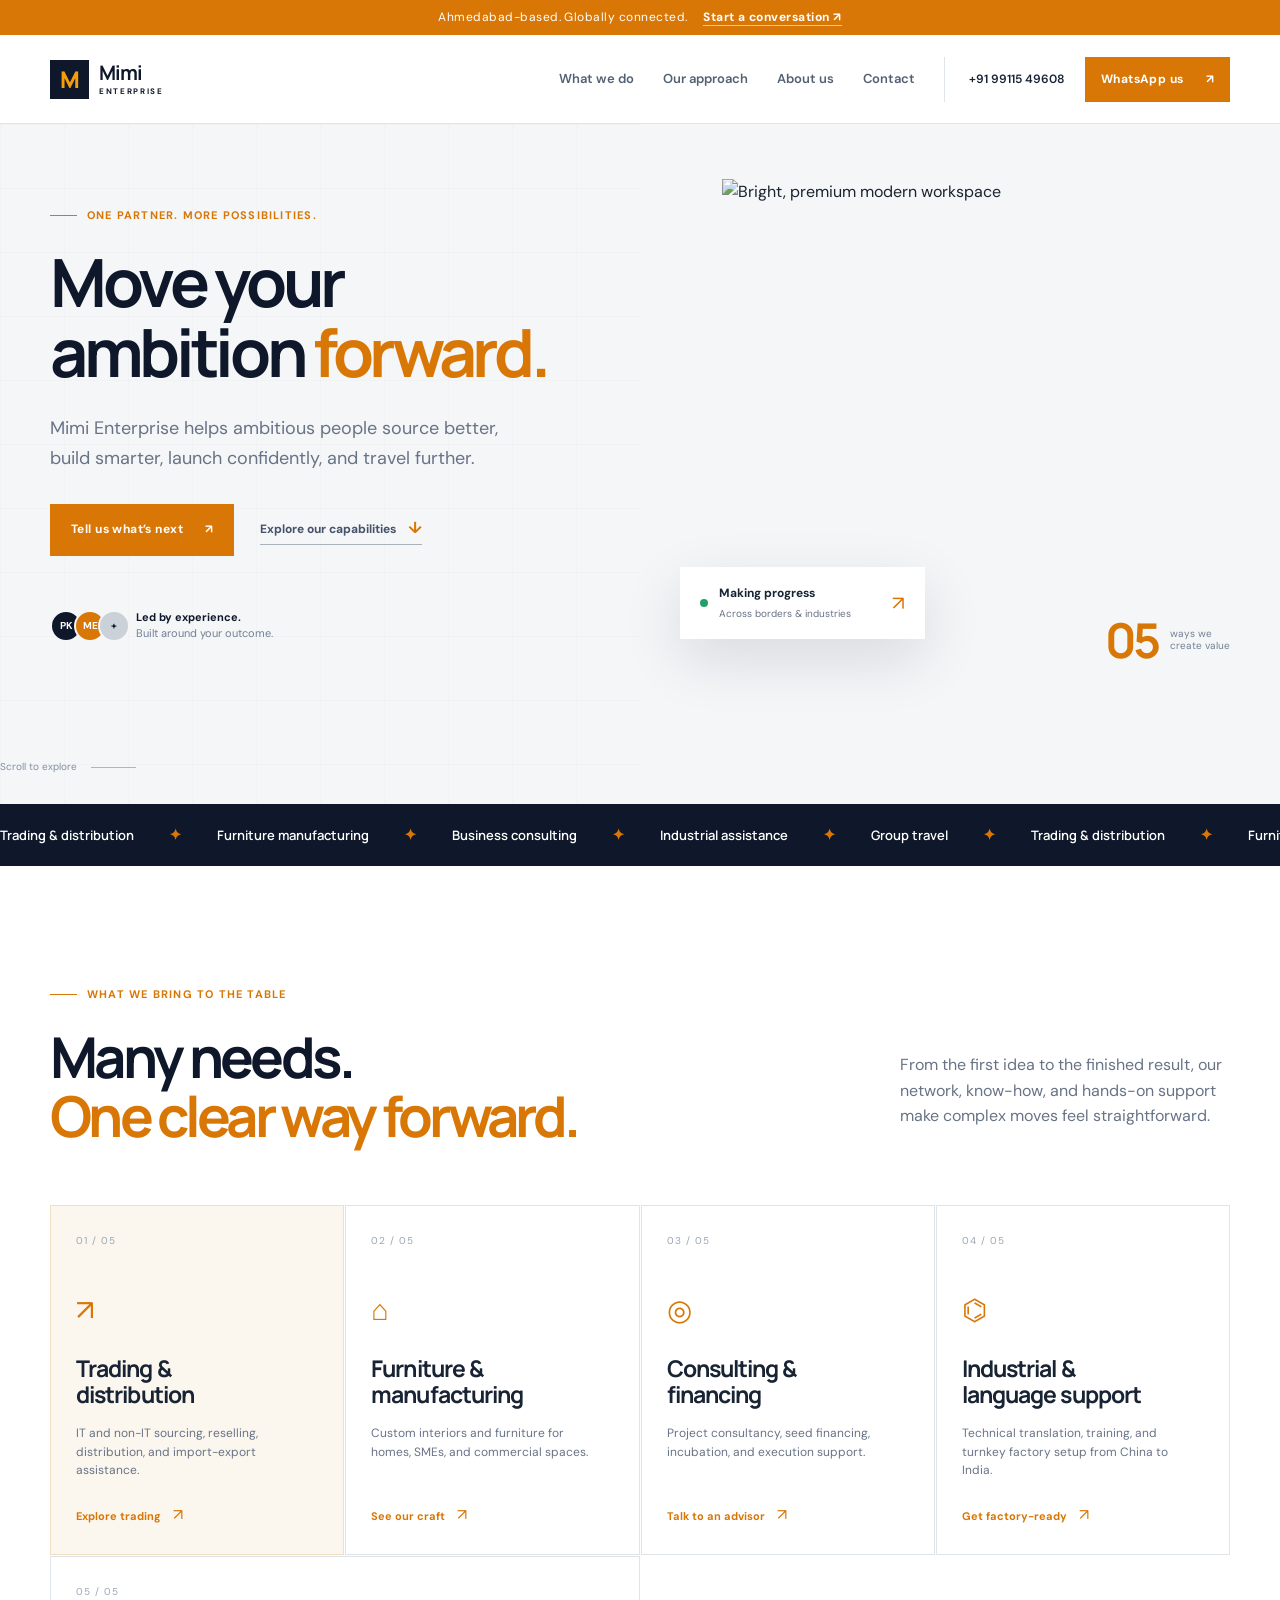
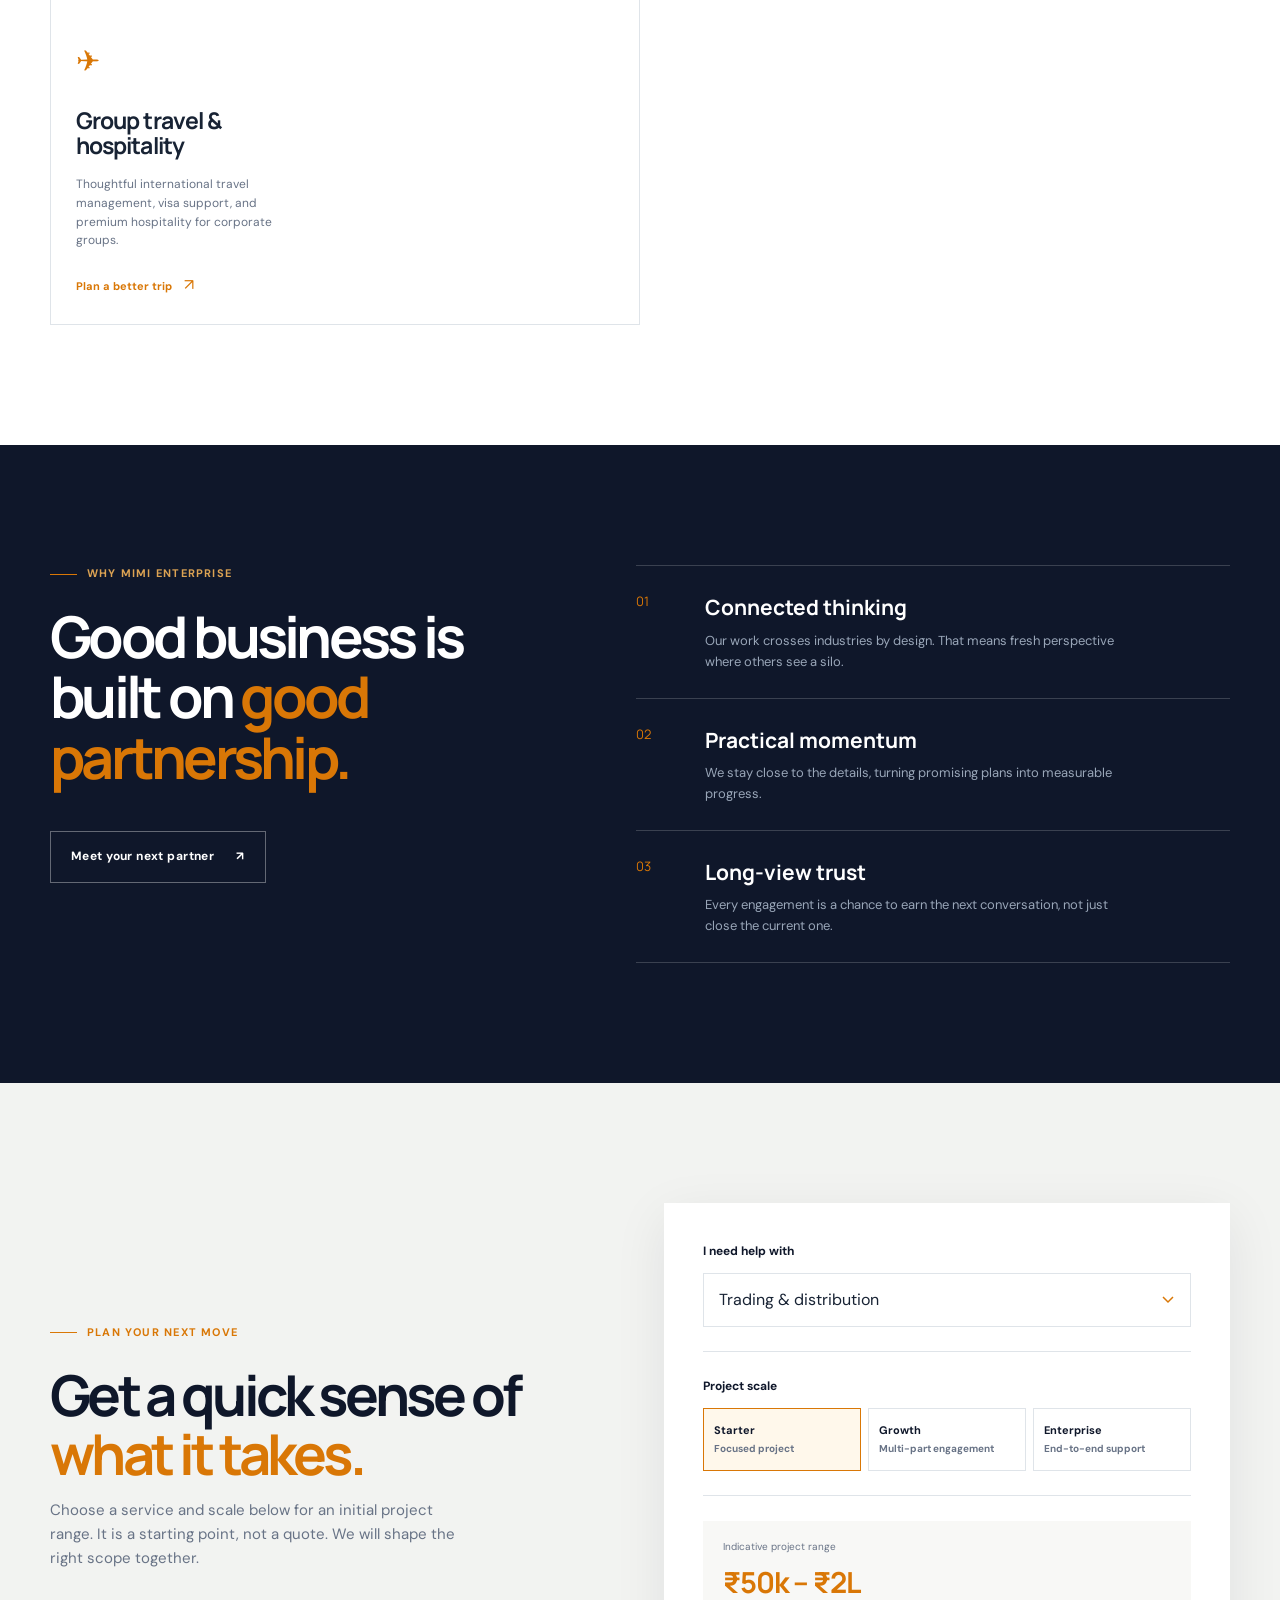
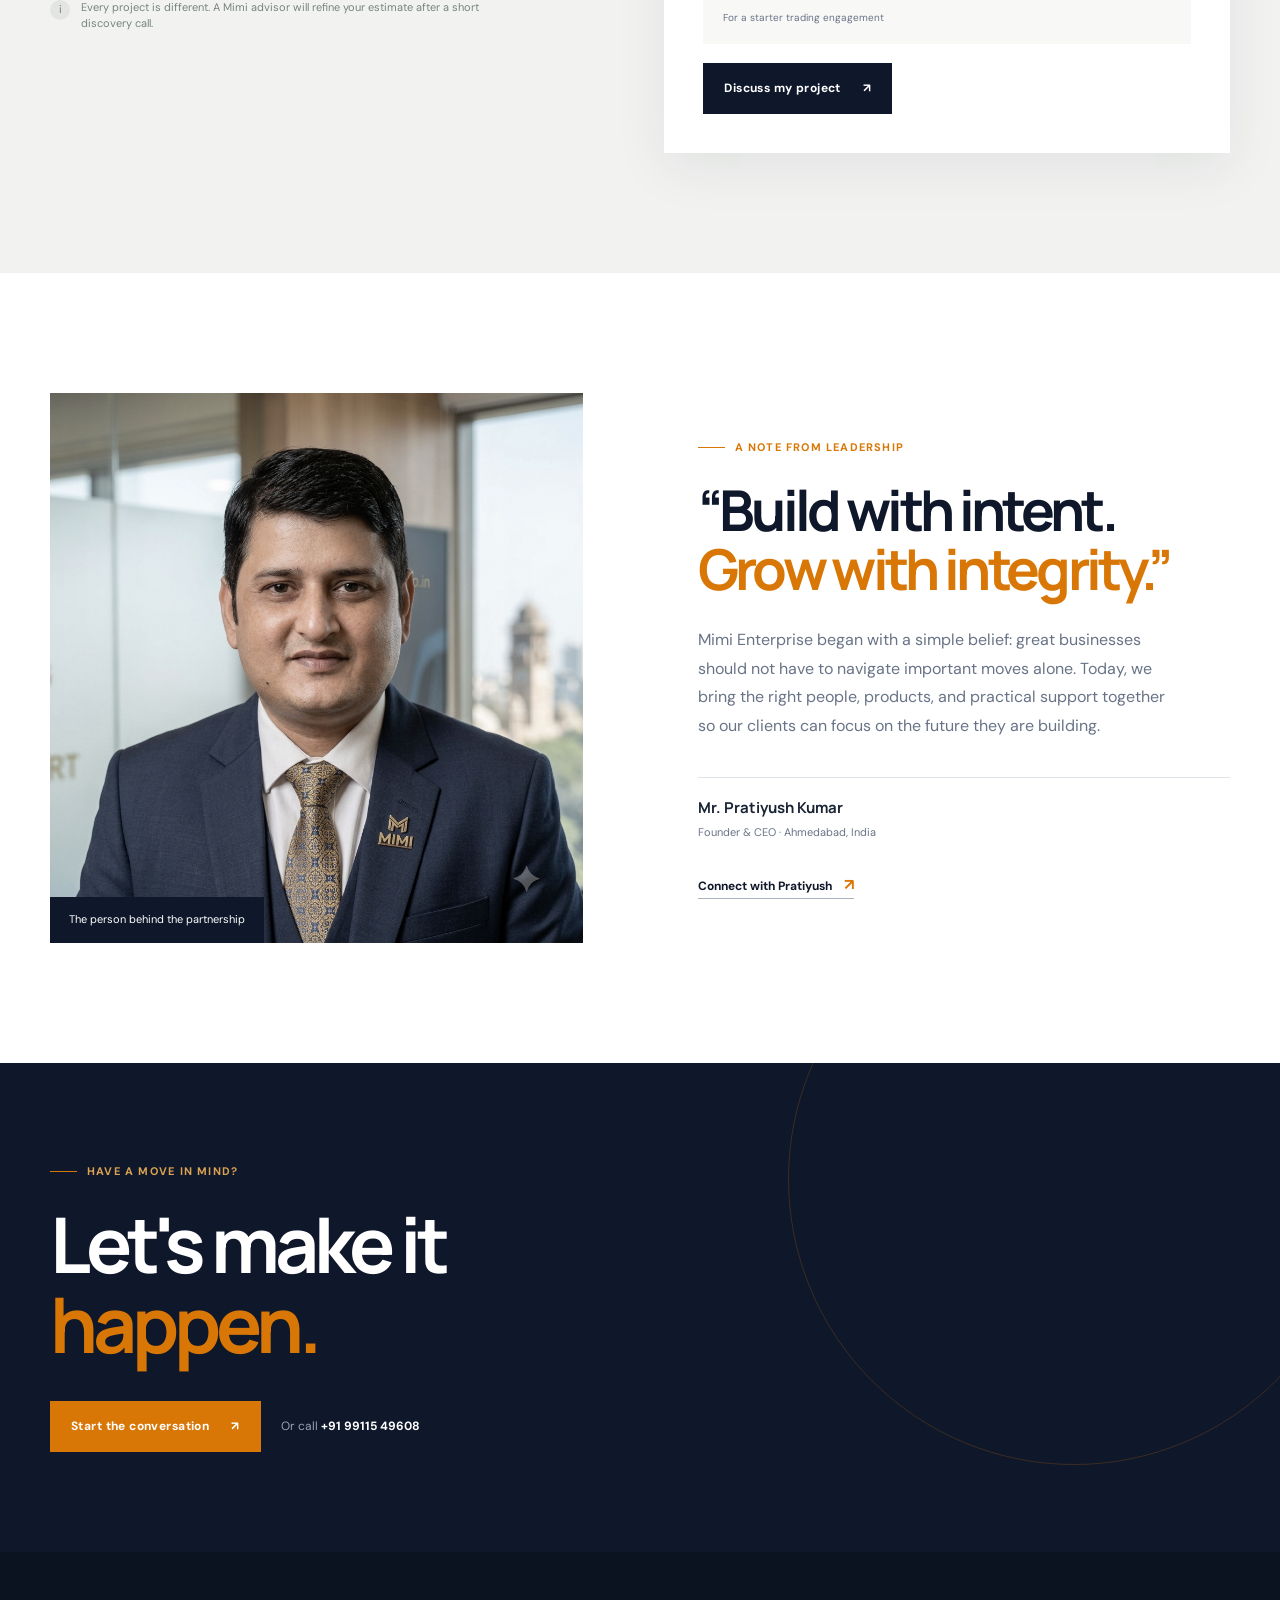
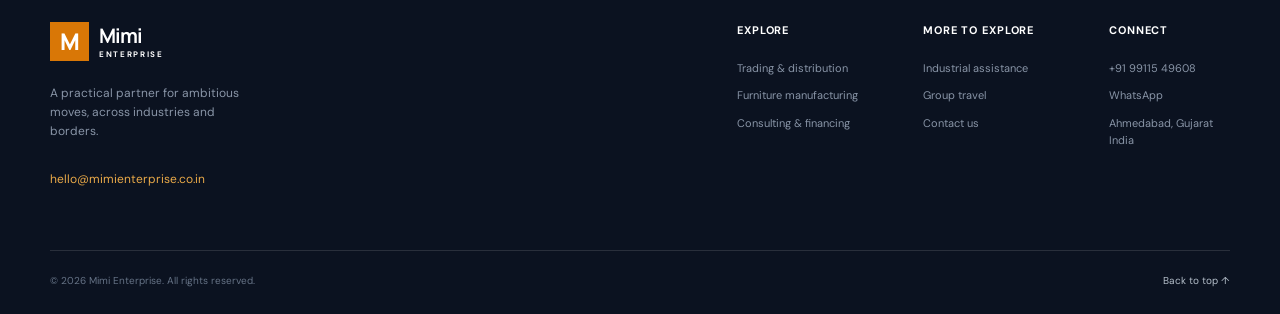
==== index.html @ fe8df849 "Initial commit" ====
<!DOCTYPE html>
<html lang="en">
<head>
  <meta charset="UTF-8">
  <meta name="viewport" content="width=device-width, initial-scale=1.0">
  <meta name="description" content="Mimi Enterprise connects ambitious businesses to global supply, made-to-measure spaces, expert execution, and high-touch group travel.">
  <title>Mimi Enterprise | Built for the next move</title>
  <link rel="preconnect" href="https://fonts.googleapis.com">
  <link rel="preconnect" href="https://fonts.gstatic.com" crossorigin>
  <link href="https://fonts.googleapis.com/css2?family=DM+Sans:wght@400;500;600;700&family=Manrope:wght@400;500;600;700;800&display=swap" rel="stylesheet">
  <link rel="stylesheet" href="assets/css/styles.css">
</head>
<body>
  <div class="announcement-bar">Ahmedabad-based. Globally connected. <a href="contact.html">Start a conversation <span aria-hidden="true">↗</span></a></div>
  <header class="site-header" id="top">
    <div class="container nav-wrap">
      <a class="brand" href="index.html" aria-label="Mimi Enterprise home">
        <span class="brand-mark">M</span>
        <span><strong>Mimi</strong><small>ENTERPRISE</small></span>
      </a>
      <button class="menu-toggle" type="button" aria-expanded="false" aria-controls="site-nav" aria-label="Open navigation"><span></span><span></span><span></span></button>
      <nav class="site-nav" id="site-nav" aria-label="Main navigation">
        <a href="#services">What we do</a>
        <a href="#approach">Our approach</a>
        <a href="#about">About us</a>
        <a href="contact.html">Contact</a>
        <div class="nav-actions"><a class="phone-link" href="tel:+919911549608">+91 99115 49608</a><a class="button button-small button-gold" href="https://wa.me/919911549608" target="_blank" rel="noopener">WhatsApp us <span aria-hidden="true">↗</span></a></div>
      </nav>
    </div>
  </header>

  <main>
    <section class="hero-section">
      <div class="hero-grid-pattern" aria-hidden="true"></div>
      <div class="container hero-grid">
        <div class="hero-copy reveal">
          <p class="eyebrow"><span class="eyebrow-line"></span>One partner. More possibilities.</p>
          <h1>Move your ambition <em>forward.</em></h1>
          <p class="hero-lede">Mimi Enterprise helps ambitious people source better, build smarter, launch confidently, and travel further.</p>
          <div class="hero-actions"><a class="button button-gold" href="contact.html">Tell us what’s next <span aria-hidden="true">↗</span></a><a class="text-link" href="#services">Explore our capabilities <span aria-hidden="true">↓</span></a></div>
          <div class="hero-proof"><div class="avatar-stack"><span>PK</span><span>ME</span><span>+</span></div><p><strong>Led by experience.</strong><br>Built around your outcome.</p></div>
        </div>
        <div class="hero-visual reveal reveal-delay" aria-label="Mimi Enterprise business capabilities">
          <div class="hero-image-wrap"><img src="https://images.unsplash.com/photo-1497366811353-6870744d04b2?auto=format&fit=crop&w=1200&q=85" alt="Bright, premium modern workspace"></div>
          <div class="hero-float-card"><span class="status-dot"></span><div><strong>Making progress</strong><small>Across borders & industries</small></div><span class="float-arrow">↗</span></div>
          <div class="hero-number"><strong>05</strong><span>ways we<br>create value</span></div>
        </div>
      </div>
      <div class="container hero-scroll"><span>Scroll to explore</span><span class="scroll-line"></span></div>
    </section>

    <section class="marquee-band" aria-label="Our services"><div class="marquee-track"><span>Trading & distribution</span><i>✦</i><span>Furniture manufacturing</span><i>✦</i><span>Business consulting</span><i>✦</i><span>Industrial assistance</span><i>✦</i><span>Group travel</span><i>✦</i><span>Trading & distribution</span><i>✦</i><span>Furniture manufacturing</span></div></section>

    <section class="section services-section" id="services">
      <div class="container">
        <div class="section-heading split-heading"><div><p class="eyebrow"><span class="eyebrow-line"></span>What we bring to the table</p><h2>Many needs.<br><em>One clear way forward.</em></h2></div><p class="section-intro">From the first idea to the finished result, our network, know-how, and hands-on support make complex moves feel straightforward.</p></div>
        <div class="service-grid">
          <a class="service-card service-card-featured" href="trading.html"><span class="service-index">01 / 05</span><span class="service-icon">↗</span><h3>Trading &<br>distribution</h3><p>IT and non-IT sourcing, reselling, distribution, and import-export assistance.</p><span class="card-link">Explore trading <b>↗</b></span></a>
          <a class="service-card" href="furniture.html"><span class="service-index">02 / 05</span><span class="service-icon">⌂</span><h3>Furniture &<br>manufacturing</h3><p>Custom interiors and furniture for homes, SMEs, and commercial spaces.</p><span class="card-link">See our craft <b>↗</b></span></a>
          <a class="service-card" href="consulting.html"><span class="service-index">03 / 05</span><span class="service-icon">◎</span><h3>Consulting &<br>financing</h3><p>Project consultancy, seed financing, incubation, and execution support.</p><span class="card-link">Talk to an advisor <b>↗</b></span></a>
          <a class="service-card" href="industrial-support.html"><span class="service-index">04 / 05</span><span class="service-icon">⌬</span><h3>Industrial &<br>language support</h3><p>Technical translation, training, and turnkey factory setup from China to India.</p><span class="card-link">Get factory-ready <b>↗</b></span></a>
          <a class="service-card service-card-wide" href="group-travel.html"><span class="service-index">05 / 05</span><span class="service-icon">✈</span><h3>Group travel &<br>hospitality</h3><p>Thoughtful international travel management, visa support, and premium hospitality for corporate groups.</p><span class="card-link">Plan a better trip <b>↗</b></span></a>
        </div>
      </div>
    </section>

    <section class="section dark-section approach-section" id="approach">
      <div class="container approach-grid"><div><p class="eyebrow eyebrow-light"><span class="eyebrow-line"></span>Why Mimi Enterprise</p><h2>Good business is built on <em>good partnership.</em></h2><a class="button button-outline" href="contact.html">Meet your next partner <span aria-hidden="true">↗</span></a></div><div class="principles"><div class="principle"><span>01</span><div><h3>Connected thinking</h3><p>Our work crosses industries by design. That means fresh perspective where others see a silo.</p></div></div><div class="principle"><span>02</span><div><h3>Practical momentum</h3><p>We stay close to the details, turning promising plans into measurable progress.</p></div></div><div class="principle"><span>03</span><div><h3>Long-view trust</h3><p>Every engagement is a chance to earn the next conversation, not just close the current one.</p></div></div></div></div>
    </section>

    <section class="section estimator-section" id="estimator"><div class="container estimator-grid"><div class="estimator-intro"><p class="eyebrow"><span class="eyebrow-line"></span>Plan your next move</p><h2>Get a quick sense of <em>what it takes.</em></h2><p>Choose a service and scale below for an initial project range. It is a starting point, not a quote. We will shape the right scope together.</p><div class="estimate-note"><span>i</span><p>Every project is different. A Mimi advisor will refine your estimate after a short discovery call.</p></div></div><form class="estimator-card" id="estimator-form"><div class="form-step"><label for="service-select">I need help with</label><select id="service-select" name="service"><option value="trading">Trading & distribution</option><option value="furniture">Furniture & interiors</option><option value="consulting">Consulting & financing</option><option value="industrial">Industrial assistance</option><option value="travel">Group travel</option></select></div><div class="form-step"><label>Project scale</label><div class="scale-options"><label><input type="radio" name="scale" value="starter" checked><span><strong>Starter</strong><small>Focused project</small></span></label><label><input type="radio" name="scale" value="growth"><span><strong>Growth</strong><small>Multi-part engagement</small></span></label><label><input type="radio" name="scale" value="enterprise"><span><strong>Enterprise</strong><small>End-to-end support</small></span></label></div></div><div class="estimate-result"><span>Indicative project range</span><strong id="estimate-value">₹50k – ₹2L</strong><small id="estimate-caption">For a starter trading engagement</small></div><button class="button button-dark" type="submit">Discuss my project <span aria-hidden="true">↗</span></button></form></div></section>

    <section class="section founder-section" id="about"><div class="container founder-grid"><div class="founder-image"><img src="images/CEO.png" alt="Mr. Pratiyush Kumar - Founder & CEO, Mimi Enterprise"><span class="image-caption">The person behind the partnership</span></div><div class="founder-copy"><p class="eyebrow"><span class="eyebrow-line"></span>A note from leadership</p><h2>“Build with intent.<br><em>Grow with integrity.”</em></h2><p class="quote-copy">Mimi Enterprise began with a simple belief: great businesses should not have to navigate important moves alone. Today, we bring the right people, products, and practical support together so our clients can focus on the future they are building.</p><div class="founder-signature"><strong>Mr. Pratiyush Kumar</strong><span>Founder & CEO · Ahmedabad, India</span></div><a class="text-link text-link-dark" href="contact.html">Connect with Pratiyush <span aria-hidden="true">↗</span></a></div></div></section>

    <section class="cta-section"><div class="container cta-inner"><p class="eyebrow eyebrow-light"><span class="eyebrow-line"></span>Have a move in mind?</p><h2>Let's make it<br><em>happen.</em></h2><a class="button button-gold" href="contact.html">Start the conversation <span aria-hidden="true">↗</span></a><p class="cta-contact">Or call <a href="tel:+919911549608">+91 99115 49608</a></p></div></section>
  </main>

  <footer class="site-footer"><div class="container footer-top"><div class="footer-brand"><a class="brand brand-light" href="index.html"><span class="brand-mark">M</span><span><strong>Mimi</strong><small>ENTERPRISE</small></span></a><p>A practical partner for ambitious moves, across industries and borders.</p><a href="mailto:hello@mimienterprise.co.in">hello@mimienterprise.co.in</a></div><div class="footer-links"><div><h4>Explore</h4><a href="trading.html">Trading & distribution</a><a href="furniture.html">Furniture manufacturing</a><a href="consulting.html">Consulting & financing</a></div><div><h4>More to explore</h4><a href="industrial-support.html">Industrial assistance</a><a href="group-travel.html">Group travel</a><a href="contact.html">Contact us</a></div><div><h4>Connect</h4><a href="tel:+919911549608">+91 99115 49608</a><a href="https://wa.me/919911549608" target="_blank" rel="noopener">WhatsApp</a><span>Ahmedabad, Gujarat<br>India</span></div></div></div><div class="container footer-bottom"><span>© 2026 Mimi Enterprise. All rights reserved.</span><a href="#top">Back to top ↑</a></div></footer>
  <script src="assets/js/main.js"></script>
</body>
</html>
---- assets/css/styles.css ----
/* Mimi Enterprise - shared visual system */
:root{--navy:#0f172a;--navy-2:#17243b;--ink:#182334;--muted:#687386;--slate:#f4f6f8;--line:#dfe4e9;--gold:#d97706;--gold-light:#f59e0b;--white:#fff;--serif:'Manrope',sans-serif;--sans:'DM Sans',sans-serif;--radius:3px;--shadow:0 20px 60px rgba(15,23,42,.12)}
*{box-sizing:border-box}html{scroll-behavior:smooth}body{margin:0;color:var(--ink);font-family:var(--sans);font-size:16px;line-height:1.6;background:var(--white)}img{display:block;max-width:100%;object-fit:cover}a{color:inherit;text-decoration:none}button,select{font:inherit}.container{width:min(1180px,calc(100% - 48px));margin:0 auto}.announcement-bar{background:var(--gold);color:#fff;text-align:center;font-size:12px;letter-spacing:.04em;padding:8px 20px}.announcement-bar a{font-weight:700;margin-left:12px;border-bottom:1px solid rgba(255,255,255,.6)}.site-header{background:rgba(255,255,255,.95);border-bottom:1px solid var(--line);position:relative;z-index:10}.nav-wrap{min-height:88px;display:flex;align-items:center;justify-content:space-between}.brand{align-items:center;color:var(--navy);display:flex;gap:10px;line-height:1}.brand-mark{align-items:center;background:var(--navy);color:var(--gold-light);display:flex;font-family:var(--serif);font-size:23px;font-weight:800;height:39px;justify-content:center;width:39px}.brand strong{display:block;font-family:var(--serif);font-size:20px;letter-spacing:-.05em}.brand small{display:block;font-size:8px;font-weight:700;letter-spacing:.21em;margin-top:4px}.site-nav{align-items:center;display:flex;gap:29px;font-size:13px;font-weight:600}.site-nav>a{color:#536073}.site-nav>a:hover,.footer-links a:hover{color:var(--gold)}.nav-actions{align-items:center;border-left:1px solid var(--line);display:flex;gap:20px;padding-left:24px}.phone-link{font-size:12px;white-space:nowrap}.button{align-items:center;border:1px solid transparent;display:inline-flex;font-size:12px;font-weight:700;gap:22px;justify-content:center;letter-spacing:.035em;padding:15px 20px;transition:.25s ease}.button:hover{transform:translateY(-2px)}.button-gold{background:var(--gold);color:#fff}.button-gold:hover{background:#b85f04}.button-dark{background:var(--navy);color:#fff}.button-outline{border-color:rgba(255,255,255,.35);color:#fff}.button-outline:hover{background:#fff;color:var(--navy)}.button-small{padding:12px 15px}.menu-toggle{background:none;border:0;display:none;padding:8px}.menu-toggle span{background:var(--navy);display:block;height:2px;margin:5px;width:23px}
.hero-section{background:var(--slate);min-height:680px;overflow:hidden;position:relative}.hero-grid-pattern{background-image:linear-gradient(rgba(15,23,42,.035) 1px,transparent 1px),linear-gradient(90deg,rgba(15,23,42,.035) 1px,transparent 1px);background-size:64px 64px;height:100%;left:0;opacity:.5;position:absolute;top:0;width:50%}.hero-grid{align-items:center;display:grid;gap:80px;grid-template-columns:1fr 1fr;min-height:600px;position:relative}.eyebrow{align-items:center;color:var(--gold);display:flex;font-size:11px;font-weight:700;gap:10px;letter-spacing:.11em;margin:0 0 23px;text-transform:uppercase}.eyebrow-line{background:var(--gold);display:inline-block;height:1px;width:27px}.eyebrow-light{color:#dca353}.hero-copy h1,.section-heading h2,.approach-section h2,.estimator-intro h2,.founder-copy h2,.cta-inner h2{color:var(--navy);font-family:var(--serif);font-size:clamp(42px,5.2vw,72px);letter-spacing:-.065em;line-height:1.05;margin:0}.hero-copy h1 em,.section-heading h2 em,.approach-section h2 em,.estimator-intro h2 em,.founder-copy h2 em,.cta-inner h2 em{color:var(--gold);font-style:normal}.hero-lede{color:#687386;font-size:18px;line-height:1.65;margin:27px 0 31px;max-width:470px}.hero-actions{align-items:center;display:flex;gap:26px}.text-link{border-bottom:1px solid #a9b1bc;color:#455267;font-size:12px;font-weight:700;padding-bottom:4px}.text-link span{color:var(--gold);font-size:16px;margin-left:9px}.hero-proof{align-items:center;display:flex;gap:14px;margin-top:54px}.avatar-stack{display:flex}.avatar-stack span{align-items:center;background:var(--navy);border:2px solid var(--slate);border-radius:50%;color:#fff;display:flex;font-size:10px;font-weight:700;height:32px;justify-content:center;margin-right:-8px;width:32px}.avatar-stack span:nth-child(2){background:var(--gold)}.avatar-stack span:nth-child(3){background:#cbd1d8;color:var(--navy)}.hero-proof p{color:#718096;font-size:11px;line-height:1.4;margin:0}.hero-proof strong{color:var(--navy)}.hero-visual{height:490px;position:relative}.hero-image-wrap{height:410px;margin-left:42px;overflow:hidden;width:calc(100% - 42px)}.hero-image-wrap img{filter:saturate(.75);height:100%;width:100%}.hero-float-card{align-items:center;background:#fff;bottom:30px;box-shadow:var(--shadow);display:flex;gap:11px;left:0;padding:17px 20px;position:absolute;width:245px}.status-dot{background:#22a06b;border-radius:50%;height:8px;width:8px}.hero-float-card strong,.hero-float-card small{display:block}.hero-float-card strong{font-size:12px}.hero-float-card small{color:var(--muted);font-size:10px;margin-top:3px}.float-arrow{color:var(--gold);font-size:20px;margin-left:auto}.hero-number{align-items:center;bottom:5px;display:flex;gap:12px;position:absolute;right:0}.hero-number strong{color:var(--gold);font-family:var(--serif);font-size:48px;letter-spacing:-.07em;line-height:1}.hero-number span{color:#738092;font-size:10px;line-height:1.25}.hero-scroll{align-items:center;bottom:29px;color:#8390a1;display:flex;font-size:10px;gap:14px;position:absolute}.scroll-line{background:#adb7c3;height:1px;width:45px}.marquee-band{background:var(--navy);color:#fff;overflow:hidden;padding:19px 0}.marquee-track{align-items:center;display:flex;font-family:var(--serif);font-size:13px;font-weight:600;gap:35px;justify-content:center;min-width:max-content;white-space:nowrap}.marquee-track i{color:var(--gold);font-size:15px;font-style:normal}.section{padding:120px 0}.split-heading{align-items:end;display:flex;justify-content:space-between;margin-bottom:60px}.section-heading h2,.estimator-intro h2,.founder-copy h2{font-size:clamp(35px,4.4vw,57px)}.section-intro{color:var(--muted);font-size:16px;max-width:330px}.service-grid{display:grid;gap:1px;grid-template-columns:repeat(4,1fr)}.service-card{border:1px solid var(--line);display:flex;flex-direction:column;min-height:350px;padding:27px 25px;position:relative;transition:.3s ease}.service-card:hover{background:var(--navy);color:#fff;transform:translateY(-5px)}.service-card:hover p{color:#bdc6d1}.service-card:hover .service-index,.service-card:hover .card-link{color:#e9a948}.service-card-featured{background:#fbf6ee;border-color:#f1dfc5}.service-card-wide{grid-column:span 2}.service-index{color:#9aa5b3;font-size:10px;letter-spacing:.1em}.service-icon{color:var(--gold);font-size:29px;font-weight:400;margin:38px 0 23px}.service-card h3{font-family:var(--serif);font-size:23px;letter-spacing:-.04em;line-height:1.1;margin:0}.service-card p{color:var(--muted);font-size:12px;line-height:1.55;margin:17px 0 22px;max-width:235px}.card-link{color:var(--gold);font-size:11px;font-weight:700;margin-top:auto}.card-link b{font-size:16px;font-weight:400;margin-left:9px}.dark-section{background:var(--navy);color:#fff}.approach-grid{display:grid;gap:100px;grid-template-columns:.9fr 1.1fr}.approach-section h2{color:#fff;font-size:clamp(38px,4.5vw,58px);margin-bottom:44px}.principle{border-top:1px solid rgba(255,255,255,.18);display:grid;gap:29px;grid-template-columns:40px 1fr;padding:25px 0}.principle:last-child{border-bottom:1px solid rgba(255,255,255,.18)}.principle>span{color:var(--gold);font-family:var(--serif);font-size:13px}.principle h3{font-family:var(--serif);font-size:21px;margin:0 0 6px}.principle p{color:#99a6b8;font-size:13px;margin:0;max-width:410px}.estimator-section{background:#f2f3f1}.estimator-grid{align-items:center;display:grid;gap:100px;grid-template-columns:1fr 1.1fr}.estimator-intro p:not(.eyebrow){color:var(--muted);font-size:15px;max-width:405px}.estimate-note{align-items:flex-start;display:flex;gap:11px;margin-top:30px}.estimate-note span{align-items:center;background:#e3e5e2;border-radius:50%;color:#77806f;display:flex;font-size:11px;height:20px;justify-content:center;width:20px}.estimate-note p{color:#78837d!important;font-size:11px!important;line-height:1.45;margin:0}.estimator-card{background:#fff;box-shadow:0 14px 50px rgba(15,23,42,.08);padding:39px}.form-step{border-bottom:1px solid var(--line);padding-bottom:24px;margin-bottom:25px}.form-step label{color:var(--navy);display:block;font-size:12px;font-weight:700;margin-bottom:12px}.form-step select{appearance:none;background:#fff url("data:image/svg+xml,%3Csvg xmlns='http://www.w3.org/2000/svg' width='12' height='8'%3E%3Cpath d='m1 1 5 5 5-5' fill='none' stroke='%23d97706' stroke-width='1.5'/%3E%3C/svg%3E") no-repeat right 16px center;border:1px solid var(--line);color:var(--ink);padding:13px 15px;width:100%}.scale-options{display:grid;gap:7px;grid-template-columns:repeat(3,1fr)}.scale-options label{margin:0}.scale-options input{height:0;opacity:0;position:absolute;width:0}.scale-options span{border:1px solid var(--line);cursor:pointer;display:block;padding:13px 10px}.scale-options input:checked+span{background:#fff8eb;border-color:var(--gold)}.scale-options strong,.scale-options small{display:block}.scale-options strong{font-size:11px}.scale-options small{color:var(--muted);font-size:10px;margin-top:2px}.estimate-result{background:#f8f8f6;margin-bottom:19px;padding:18px 20px}.estimate-result span,.estimate-result small{color:var(--muted);display:block;font-size:10px}.estimate-result strong{color:var(--gold);display:block;font-family:var(--serif);font-size:29px;letter-spacing:-.04em;margin:4px 0}.founder-grid{align-items:center;display:grid;gap:115px;grid-template-columns:1fr 1fr}.founder-image{height:550px;position:relative}.founder-image img{filter:saturate(.65);height:100%;width:100%}.image-caption{background:var(--navy);bottom:0;color:#fff;font-size:11px;left:0;padding:14px 19px;position:absolute}.founder-copy h2{margin-bottom:28px}.quote-copy{color:var(--muted);font-size:16px;line-height:1.8;max-width:475px}.founder-signature{border-top:1px solid var(--line);display:flex;flex-direction:column;margin:36px 0 30px;padding-top:18px}.founder-signature strong{font-family:var(--serif);font-size:15px}.founder-signature span{color:var(--muted);font-size:11px;margin-top:4px}.text-link-dark{color:var(--navy)}.cta-section{background:var(--navy);overflow:hidden;padding:100px 0;position:relative}.cta-section:after{border:1px solid rgba(217,119,6,.22);border-radius:50%;content:"";height:570px;position:absolute;right:-80px;top:-170px;width:570px}.cta-inner{position:relative;z-index:1}.cta-inner h2{color:#fff;font-size:clamp(48px,6vw,78px);margin-bottom:36px}.cta-contact{color:#98a5b7;display:inline-block;font-size:12px;margin-left:20px}.cta-contact a{color:#fff;font-weight:700}.site-footer{background:#0b1220;color:#fff;padding:70px 0 25px}.footer-top{display:flex;justify-content:space-between}.brand-light{color:#fff}.brand-light .brand-mark{background:var(--gold);color:#fff}.footer-brand>p{color:#8995a7;font-size:12px;line-height:1.6;margin:23px 0;width:210px}.footer-brand>a:not(.brand){color:#e9a948;font-size:12px}.footer-links{display:grid;gap:65px;grid-template-columns:repeat(3,1fr)}.footer-links h4{color:#fff;font-size:11px;letter-spacing:.08em;margin:0 0 20px;text-transform:uppercase}.footer-links a,.footer-links span{color:#8995a7;display:block;font-size:11px;margin-bottom:10px}.footer-bottom{border-top:1px solid rgba(255,255,255,.12);color:#667386;display:flex;font-size:10px;justify-content:space-between;margin-top:60px;padding-top:22px}.footer-bottom a{color:#b5bfca}.reveal{animation:rise .8s ease both}.reveal-delay{animation-delay:.15s}@keyframes rise{from{opacity:0;transform:translateY(18px)}to{opacity:1;transform:translateY(0)}}
@media(max-width:900px){.site-nav{gap:15px}.nav-actions{gap:10px;padding-left:12px}.phone-link{display:none}.hero-grid,.estimator-grid{gap:45px}.approach-grid{gap:50px}.founder-grid{gap:60px}.footer-links{gap:25px}}
@media(max-width:720px){.container{width:min(100% - 36px,540px)}.announcement-bar{font-size:10px}.nav-wrap{min-height:72px}.menu-toggle{display:block}.site-nav{align-items:stretch;background:#fff;border-top:1px solid var(--line);display:none;flex-direction:column;gap:0;left:0;padding:14px 18px 22px;position:absolute;right:0;top:72px}.site-nav.is-open{display:flex}.site-nav>a{border-bottom:1px solid #edf0f2;padding:12px 0}.nav-actions{border:0;display:flex;justify-content:space-between;padding:17px 0 0}.phone-link{display:block}.hero-section{min-height:0}.hero-grid{display:flex;flex-direction:column;gap:45px;padding:65px 0 100px}.hero-copy h1{font-size:48px}.hero-lede{font-size:16px}.hero-actions{align-items:flex-start;flex-direction:column;gap:17px}.hero-proof{margin-top:38px}.hero-visual{height:375px;width:100%}.hero-image-wrap{height:315px;margin-left:25px;width:calc(100% - 25px)}.hero-float-card{bottom:20px;width:215px}.hero-number{bottom:0}.hero-number strong{font-size:38px}.hero-scroll{bottom:30px}.marquee-track{justify-content:flex-start}.section{padding:75px 0}.split-heading{align-items:flex-start;display:block;margin-bottom:35px}.section-intro{margin-top:25px}.service-grid{grid-template-columns:repeat(2,1fr)}.service-card{min-height:310px;padding:20px 16px}.service-card-wide{grid-column:span 2;min-height:250px}.service-icon{margin:26px 0 18px}.service-card h3{font-size:18px}.service-card p{font-size:11px}.approach-grid,.estimator-grid,.founder-grid{display:block}.principles{margin-top:55px}.estimator-card{margin-top:40px;padding:24px}.founder-image{height:390px;margin-bottom:42px}.cta-section{padding:75px 0}.cta-contact{display:block;margin:22px 0 0}.cta-section:after{height:350px;right:-180px;top:-30px;width:350px}.footer-top{display:block}.footer-links{gap:20px;margin-top:50px}.footer-links h4{font-size:10px}.footer-links a,.footer-links span{font-size:10px}.footer-bottom{gap:15px;margin-top:40px}.scale-options{grid-template-columns:1fr}.scale-options span{padding:10px 12px}.scale-options small{display:inline;margin-left:7px}.estimator-card .button{width:100%}}
@media(prefers-reduced-motion:reduce){*,*:before,*:after{animation-duration:.01ms!important;scroll-behavior:auto!important;transition-duration:.01ms!important}}

/* Interior pages */
.inner-hero{background:var(--navy);color:#fff;overflow:hidden;padding:85px 0 90px;position:relative}.inner-hero:after{border:1px solid rgba(217,119,6,.22);border-radius:50%;content:"";height:700px;position:absolute;right:-240px;top:-250px;width:700px}.inner-hero-warm{background:#f2ede5;color:var(--ink)}.inner-hero-travel{background:#1e3944}.inner-hero-grid{align-items:center;display:grid;gap:90px;grid-template-columns:1fr 1fr;position:relative;z-index:1}.inner-hero h1,.contact-heading h1{color:#fff;font-family:var(--serif);font-size:clamp(45px,5.5vw,70px);letter-spacing:-.065em;line-height:1.02;margin:0 0 25px}.inner-hero-warm h1{color:var(--navy)}.inner-hero h1 em,.contact-heading h1 em{color:var(--gold);font-style:normal}.inner-hero> .container>div>p:not(.eyebrow){color:#aab5c4;font-size:17px;line-height:1.7;margin:0 0 30px;max-width:470px}.inner-hero-warm> .container>div>p:not(.eyebrow){color:var(--muted)}.inner-hero-image{height:410px;position:relative}.inner-hero-image img{filter:saturate(.7);height:100%;width:100%}.inner-hero-image span{background:var(--gold);bottom:0;color:#fff;font-size:11px;font-weight:700;left:0;padding:14px 18px;position:absolute}.detail-grid{display:grid;gap:1px;grid-template-columns:repeat(3,1fr)}.detail-grid article{border:1px solid var(--line);min-height:245px;padding:28px}.detail-grid article>span{color:var(--gold);font-family:var(--serif);font-size:12px}.detail-grid h3{font-family:var(--serif);font-size:21px;letter-spacing:-.04em;margin:35px 0 10px}.detail-grid p,.split-feature p,.image-band p{color:var(--muted);font-size:13px;line-height:1.7;margin:0;max-width:320px}.split-feature{padding:95px 0}.split-feature-grid{display:grid;gap:100px;grid-template-columns:1fr 1fr}.split-feature h2,.image-band h2{color:#fff;font-family:var(--serif);font-size:clamp(36px,4vw,53px);letter-spacing:-.06em;line-height:1.05;margin:0}.split-feature h2 em,.image-band h2 em{color:var(--gold);font-style:normal}.split-feature-grid>div:last-child{padding-top:36px}.split-feature-grid p{color:#a7b2c2;margin-bottom:30px}.image-band{background:#f3f1ec}.image-band-grid{align-items:center;display:grid;gap:100px;grid-template-columns:1.1fr .9fr}.image-band img{height:430px;width:100%}.image-band h2{color:var(--navy);margin-bottom:25px}.contact-hero{background:var(--navy);padding:105px 0 110px}.contact-heading p:not(.eyebrow){color:#aab5c4;font-size:17px;max-width:480px}.contact-grid{display:grid;gap:120px;grid-template-columns:.75fr 1.25fr}.contact-details h2{font-family:var(--serif);font-size:clamp(38px,4vw,54px);letter-spacing:-.06em;line-height:1.05;margin:0 0 45px}.contact-details h2 em{color:var(--gold);font-style:normal}.contact-item{border-top:1px solid var(--line);display:flex;justify-content:space-between;padding:18px 0}.contact-item span{color:var(--muted);font-size:11px}.contact-item a,.contact-item p{font-size:13px;font-weight:600;margin:0;text-align:right}.contact-item a:hover{color:var(--gold)}.founder-mini{align-items:center;display:flex;gap:13px;margin-top:40px}.mini-avatar{align-items:center;background:var(--gold);color:#fff;display:flex;font-size:11px;font-weight:700;height:42px;justify-content:center;width:42px}.founder-mini p{font-size:12px;line-height:1.35;margin:0}.founder-mini span{color:var(--muted);font-size:10px}.contact-form{background:#f6f7f7;padding:38px}.contact-form label{color:var(--navy);display:block;font-size:11px;font-weight:700;margin-bottom:22px}.form-row{display:grid;gap:18px;grid-template-columns:1fr 1fr}.contact-form input,.contact-form select,.contact-form textarea{background:#fff;border:1px solid var(--line);border-radius:0;display:block;font:inherit;font-size:12px;margin-top:8px;padding:13px 14px;width:100%}.contact-form textarea{resize:vertical}.form-success{color:#25835d;display:none;font-size:11px;margin:13px 0 0}.form-success.is-visible{display:block}
@media(max-width:720px){.inner-hero{padding:65px 0 70px}.inner-hero-grid{display:flex;flex-direction:column;gap:44px;align-items:stretch}.inner-hero-image{height:300px}.detail-grid{grid-template-columns:1fr}.detail-grid article{min-height:0;padding:24px}.detail-grid h3{margin:22px 0 9px}.split-feature{padding:70px 0}.split-feature-grid,.image-band-grid,.contact-grid{display:block}.split-feature-grid>div:last-child{padding-top:30px}.image-band-grid img{height:290px;margin-bottom:40px}.contact-hero{padding:70px 0}.contact-grid{display:block}.contact-form{margin-top:55px;padding:25px 20px}.form-row{display:block}.contact-heading h1{font-size:48px}}
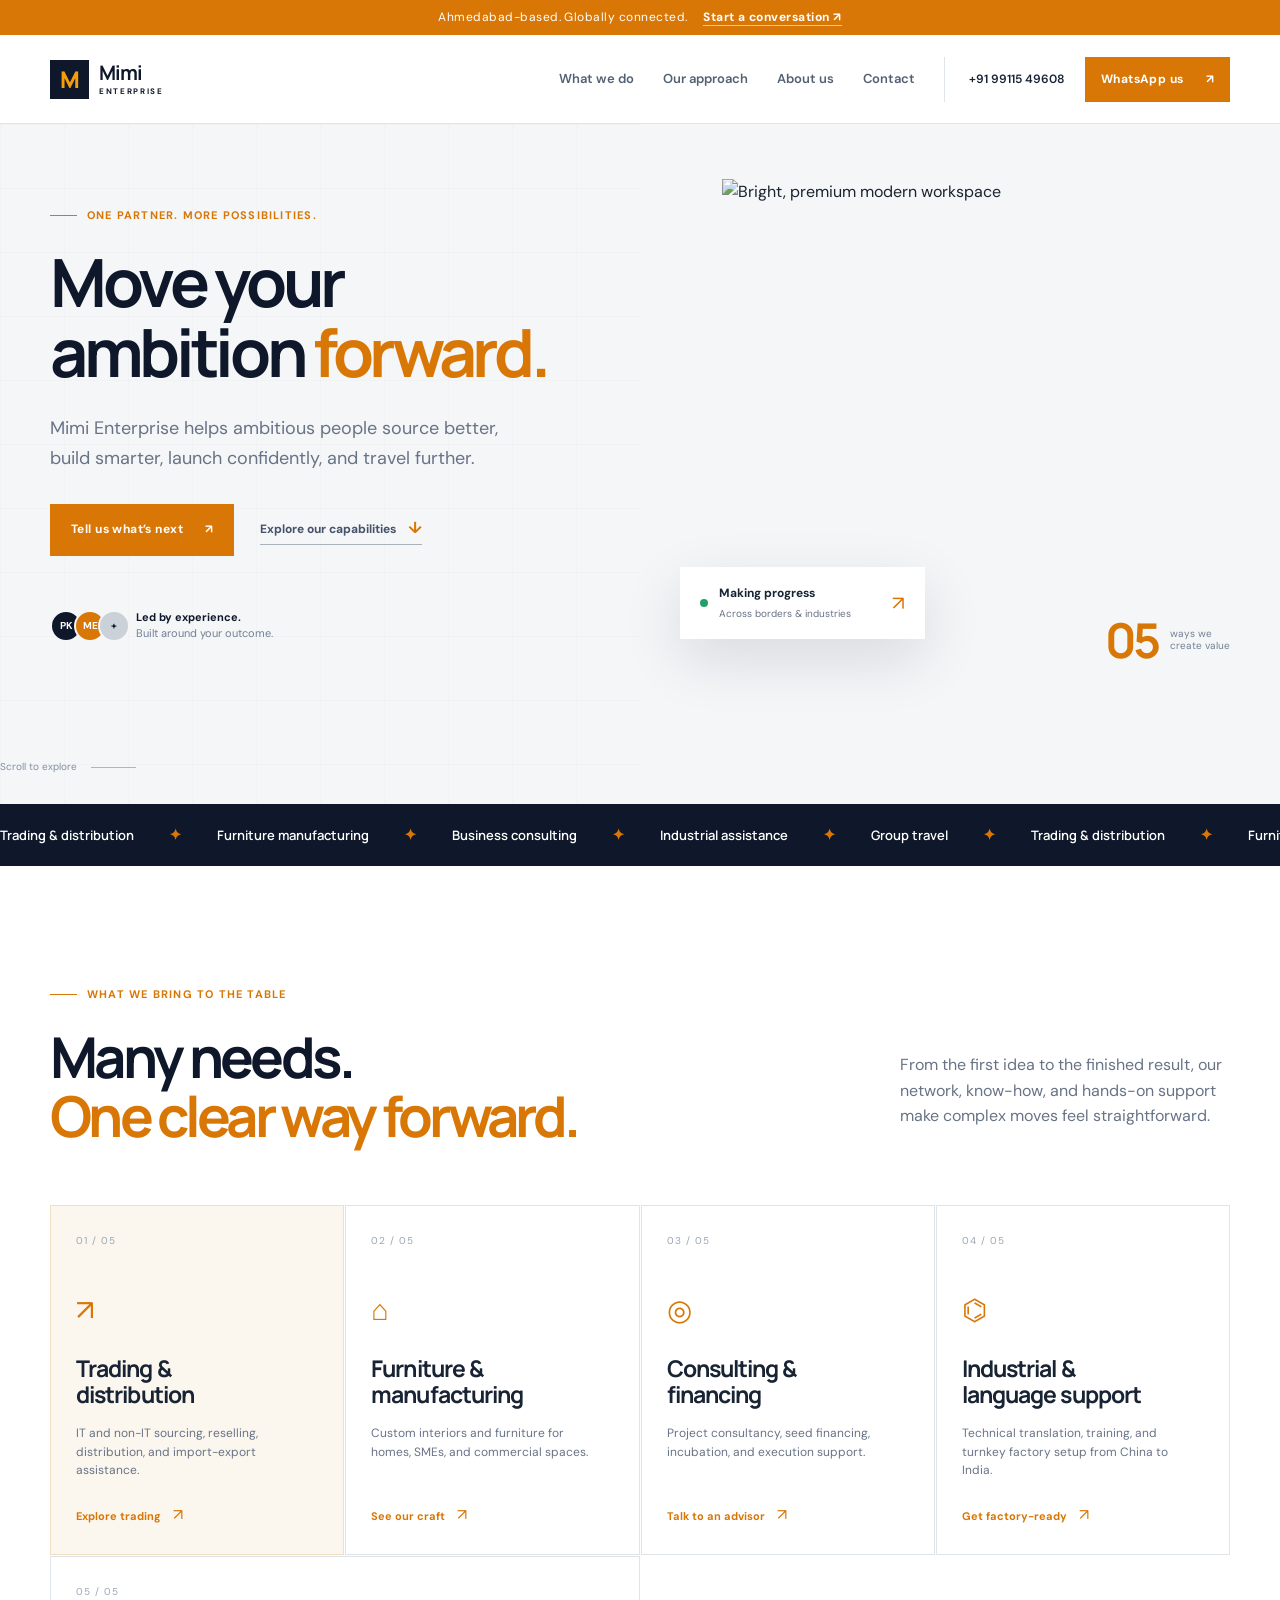
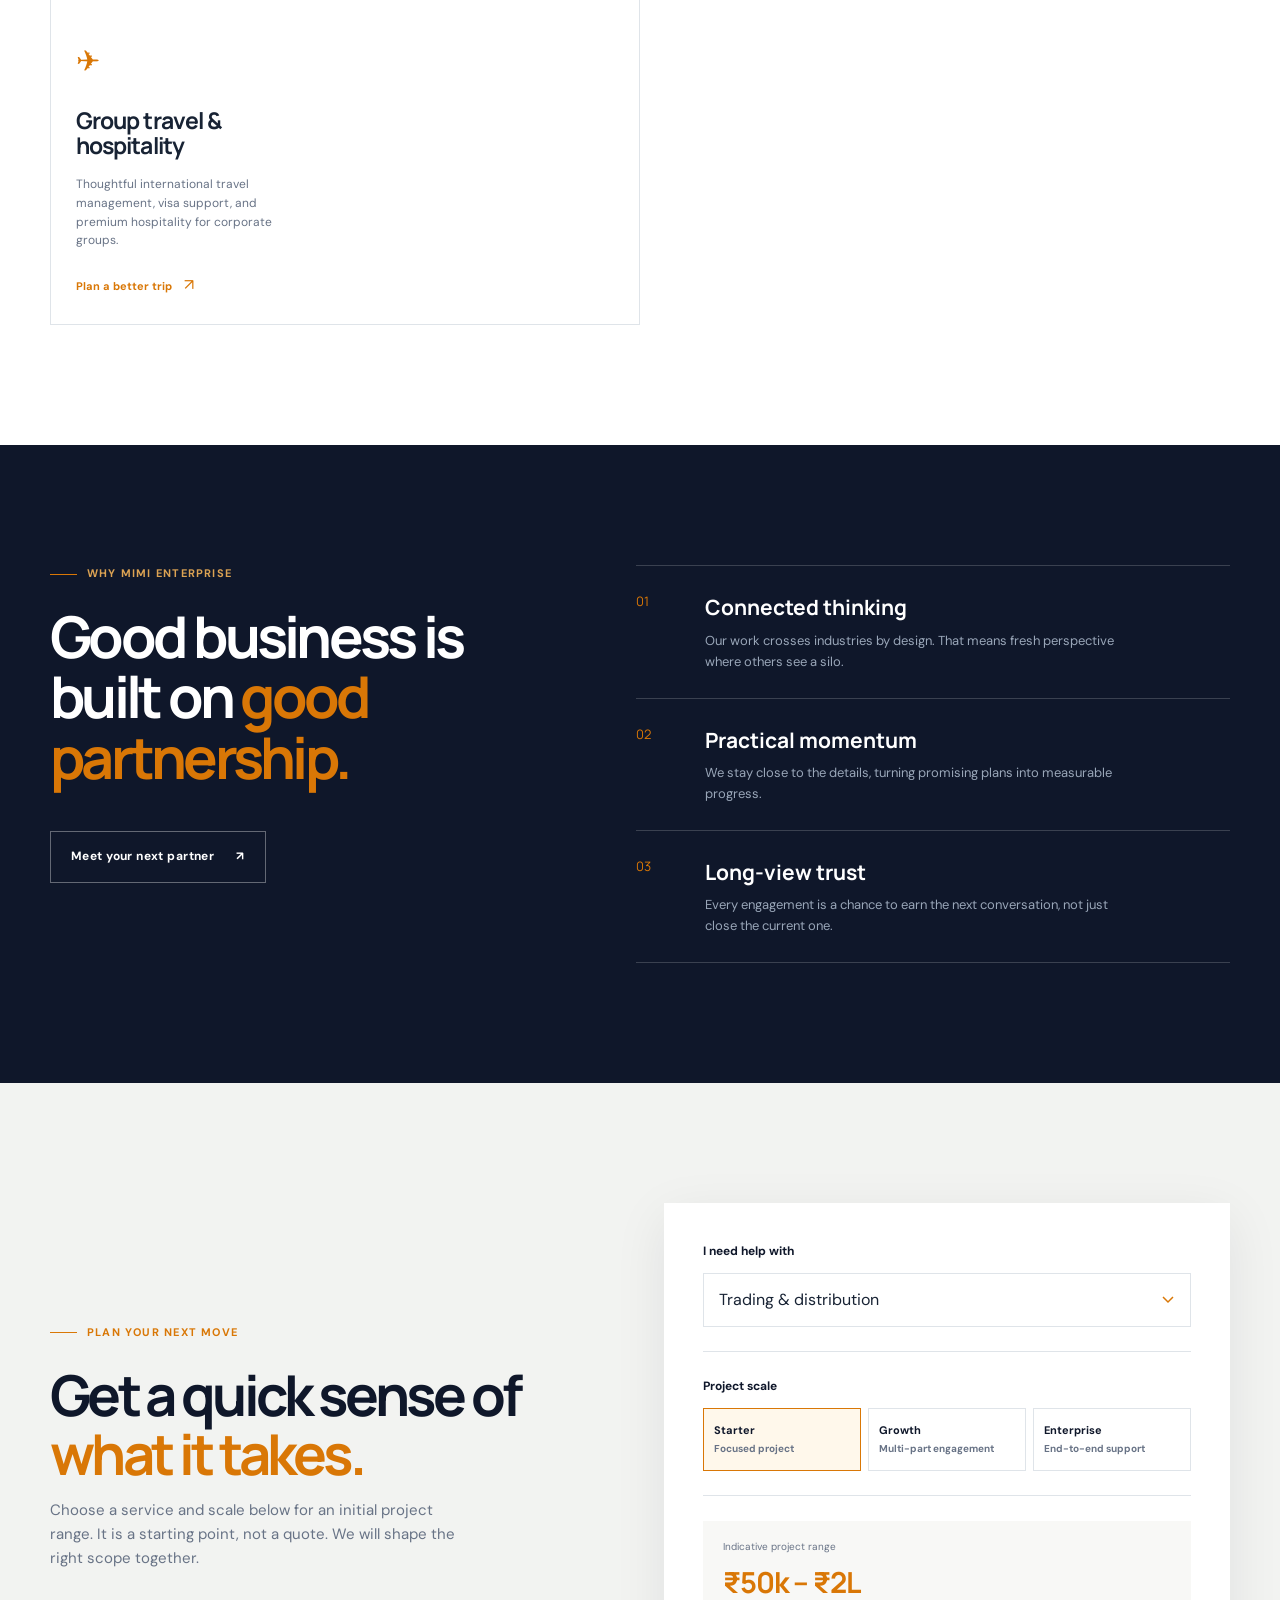
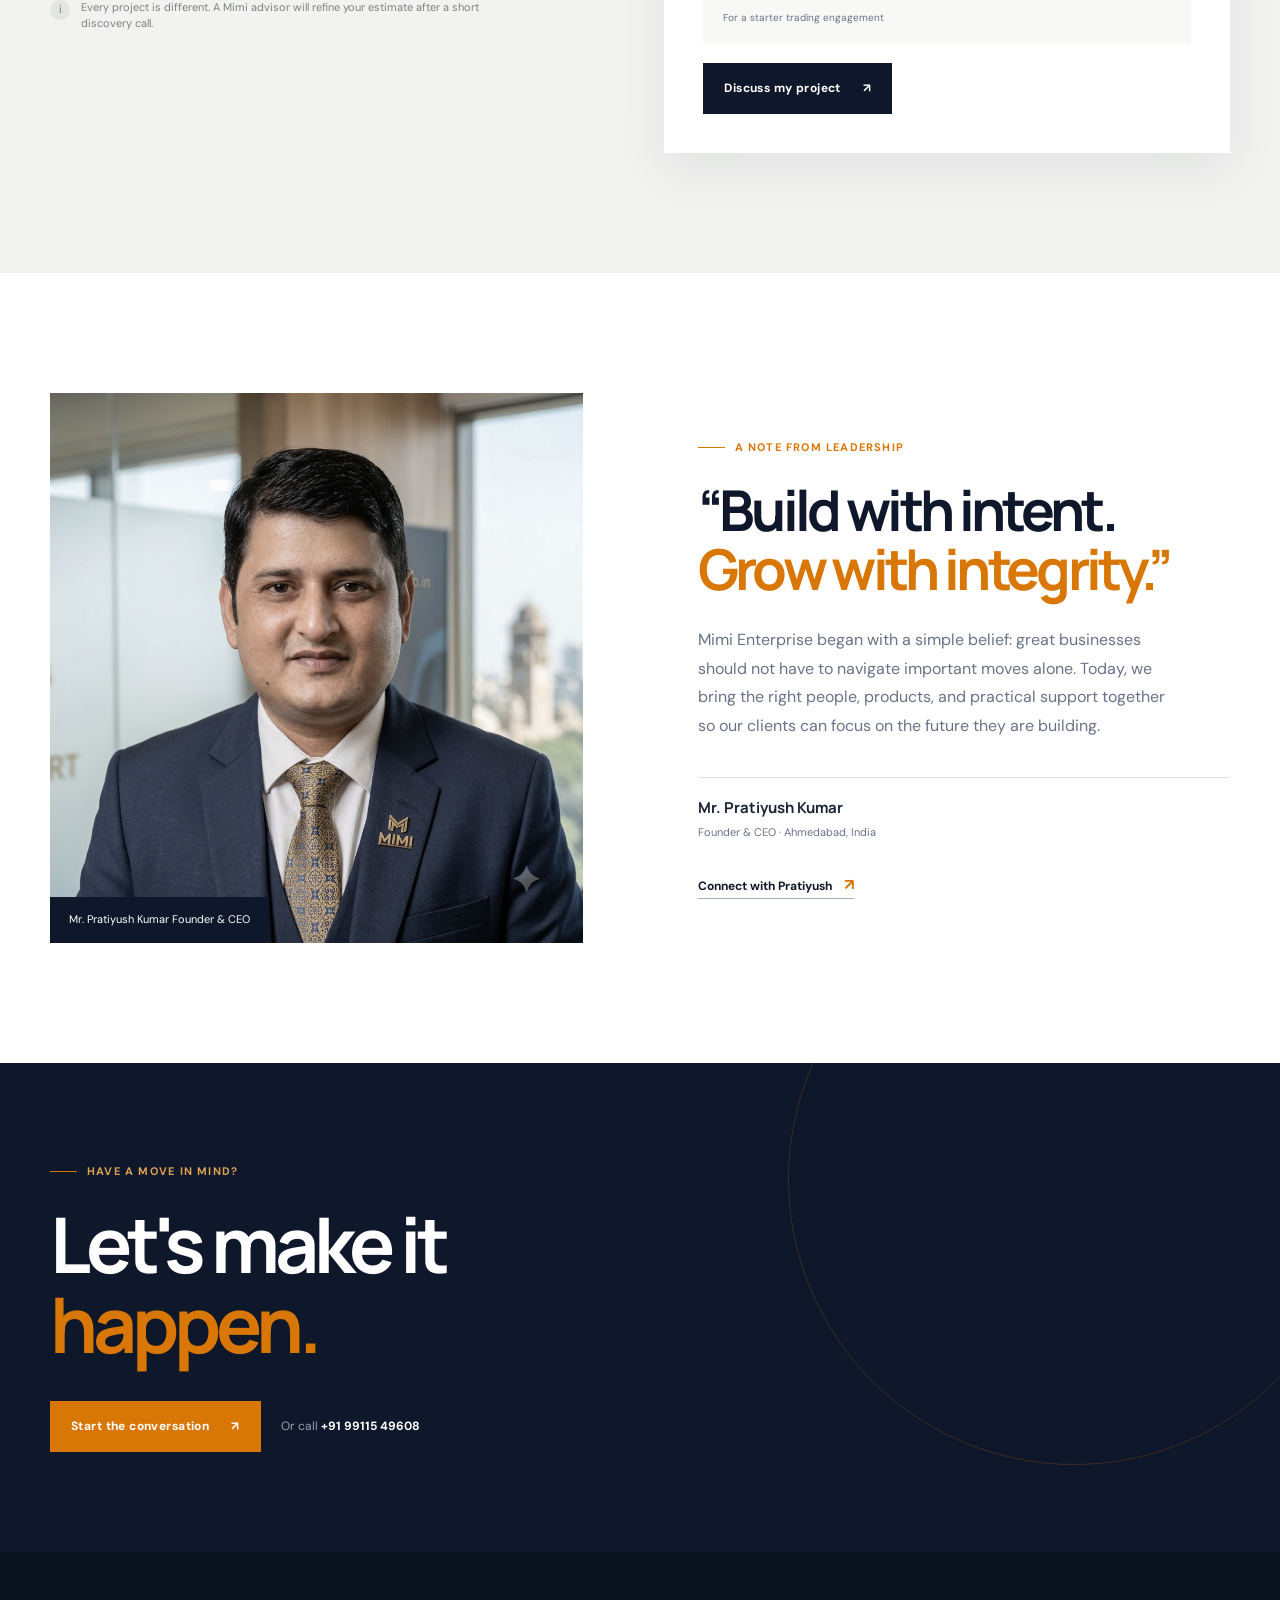
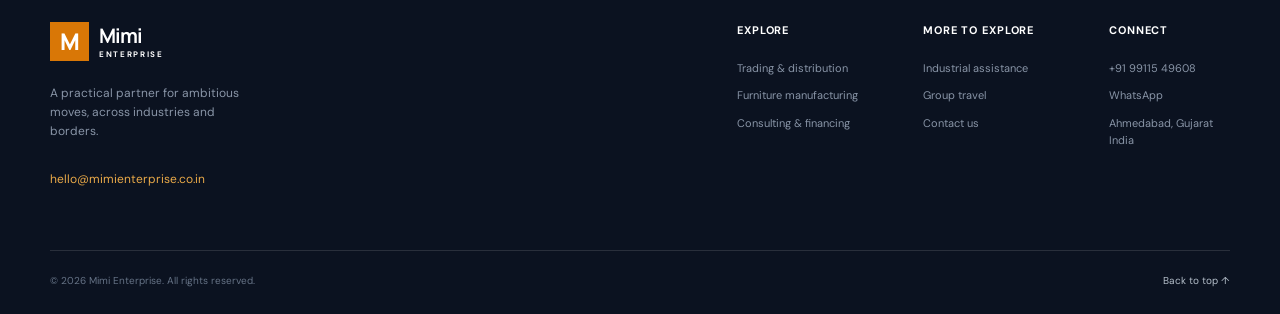
==== commit 2e6f4c35: "Automate version bumping in GitHub Actions" ====
--- a/index.html
+++ b/index.html
@@ -70,7 +70,7 @@
 
     <section class="section estimator-section" id="estimator"><div class="container estimator-grid"><div class="estimator-intro"><p class="eyebrow"><span class="eyebrow-line"></span>Plan your next move</p><h2>Get a quick sense of <em>what it takes.</em></h2><p>Choose a service and scale below for an initial project range. It is a starting point, not a quote. We will shape the right scope together.</p><div class="estimate-note"><span>i</span><p>Every project is different. A Mimi advisor will refine your estimate after a short discovery call.</p></div></div><form class="estimator-card" id="estimator-form"><div class="form-step"><label for="service-select">I need help with</label><select id="service-select" name="service"><option value="trading">Trading & distribution</option><option value="furniture">Furniture & interiors</option><option value="consulting">Consulting & financing</option><option value="industrial">Industrial assistance</option><option value="travel">Group travel</option></select></div><div class="form-step"><label>Project scale</label><div class="scale-options"><label><input type="radio" name="scale" value="starter" checked><span><strong>Starter</strong><small>Focused project</small></span></label><label><input type="radio" name="scale" value="growth"><span><strong>Growth</strong><small>Multi-part engagement</small></span></label><label><input type="radio" name="scale" value="enterprise"><span><strong>Enterprise</strong><small>End-to-end support</small></span></label></div></div><div class="estimate-result"><span>Indicative project range</span><strong id="estimate-value">₹50k – ₹2L</strong><small id="estimate-caption">For a starter trading engagement</small></div><button class="button button-dark" type="submit">Discuss my project <span aria-hidden="true">↗</span></button></form></div></section>
 
-    <section class="section founder-section" id="about"><div class="container founder-grid"><div class="founder-image"><img src="images/CEO.png" alt="Mr. Pratiyush Kumar - Founder & CEO, Mimi Enterprise"><span class="image-caption">The person behind the partnership</span></div><div class="founder-copy"><p class="eyebrow"><span class="eyebrow-line"></span>A note from leadership</p><h2>“Build with intent.<br><em>Grow with integrity.”</em></h2><p class="quote-copy">Mimi Enterprise began with a simple belief: great businesses should not have to navigate important moves alone. Today, we bring the right people, products, and practical support together so our clients can focus on the future they are building.</p><div class="founder-signature"><strong>Mr. Pratiyush Kumar</strong><span>Founder & CEO · Ahmedabad, India</span></div><a class="text-link text-link-dark" href="contact.html">Connect with Pratiyush <span aria-hidden="true">↗</span></a></div></div></section>
+    <section class="section founder-section" id="about"><div class="container founder-grid"><div class="founder-image"><img src="images/CEO.png" alt="Mr. Pratiyush Kumar - Founder & CEO, Mimi Enterprise"><span class="image-caption">Mr. Pratiyush Kumar Founder &amp; CEO</span></div><div class="founder-copy"><p class="eyebrow"><span class="eyebrow-line"></span>A note from leadership</p><h2>“Build with intent.<br><em>Grow with integrity.”</em></h2><p class="quote-copy">Mimi Enterprise began with a simple belief: great businesses should not have to navigate important moves alone. Today, we bring the right people, products, and practical support together so our clients can focus on the future they are building.</p><div class="founder-signature"><strong>Mr. Pratiyush Kumar</strong><span>Founder & CEO · Ahmedabad, India</span></div><a class="text-link text-link-dark" href="contact.html">Connect with Pratiyush <span aria-hidden="true">↗</span></a></div></div></section>
 
     <section class="cta-section"><div class="container cta-inner"><p class="eyebrow eyebrow-light"><span class="eyebrow-line"></span>Have a move in mind?</p><h2>Let's make it<br><em>happen.</em></h2><a class="button button-gold" href="contact.html">Start the conversation <span aria-hidden="true">↗</span></a><p class="cta-contact">Or call <a href="tel:+919911549608">+91 99115 49608</a></p></div></section>
   </main>
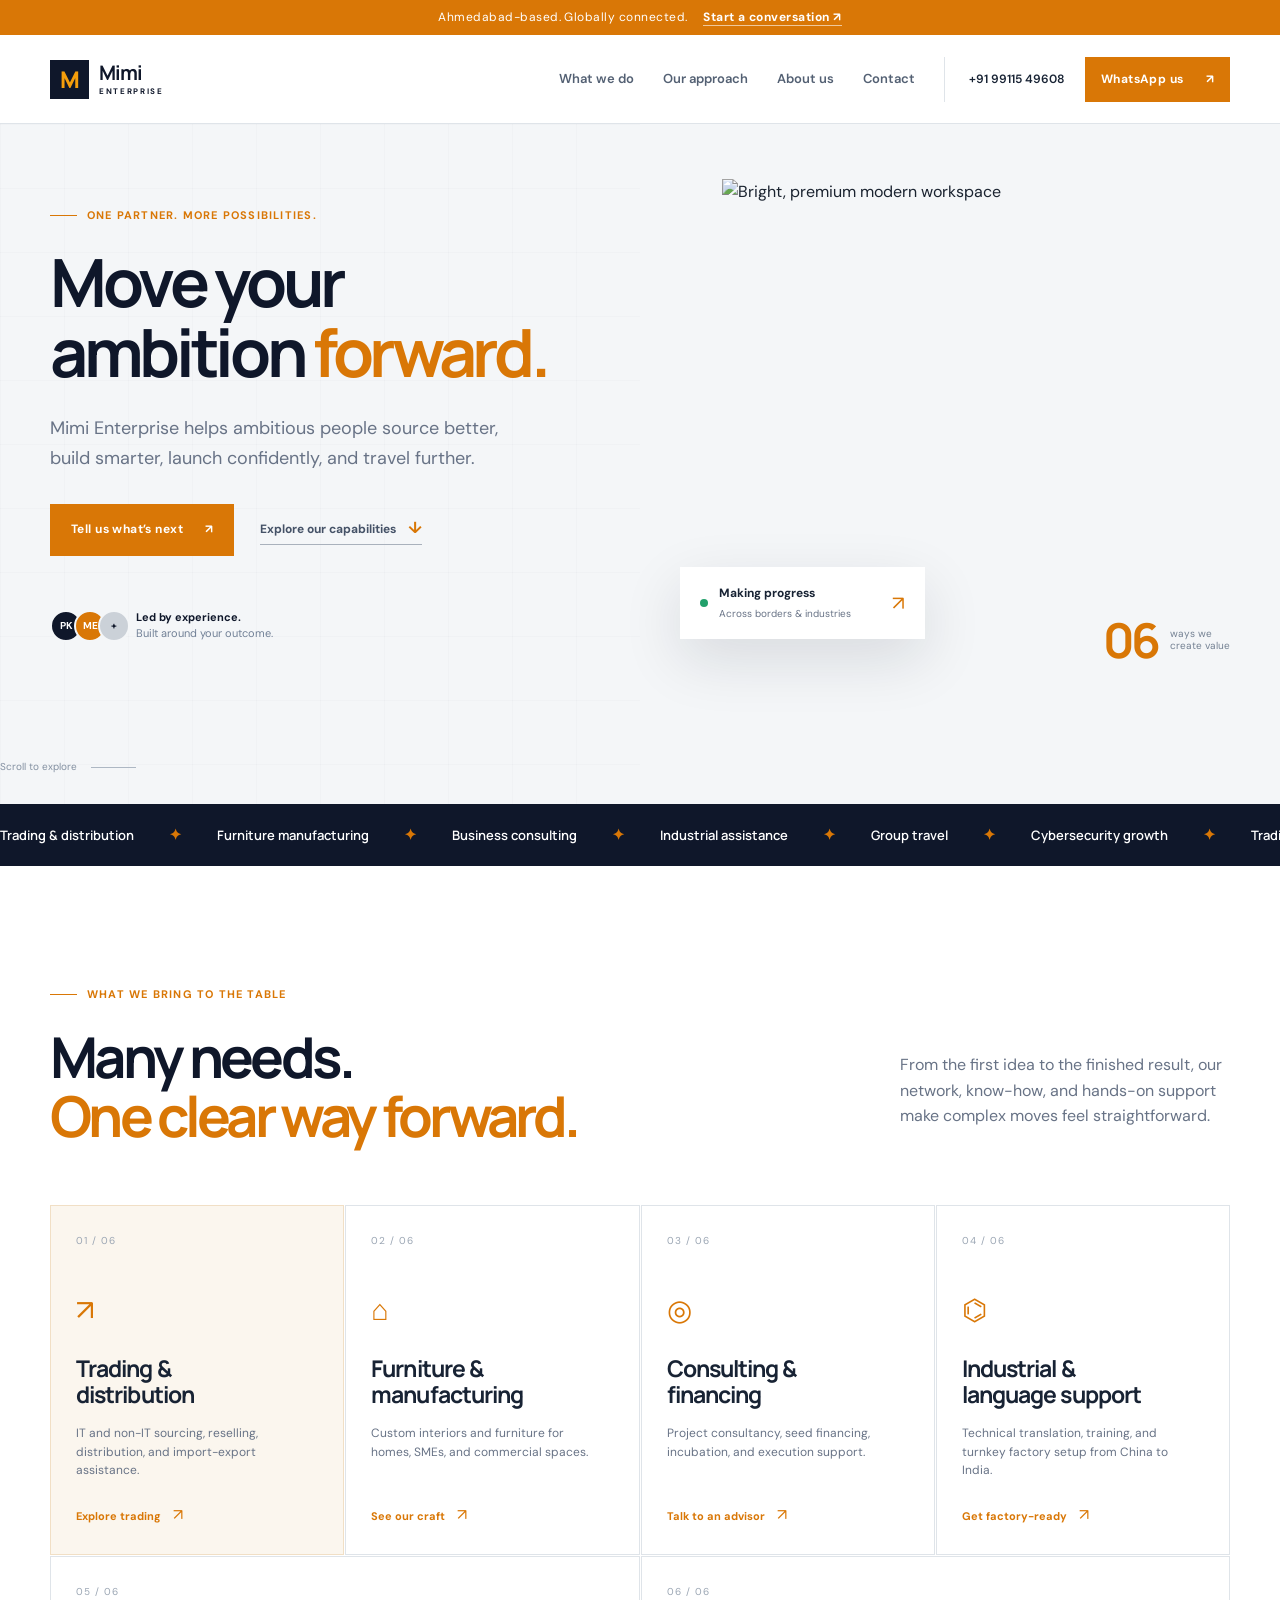
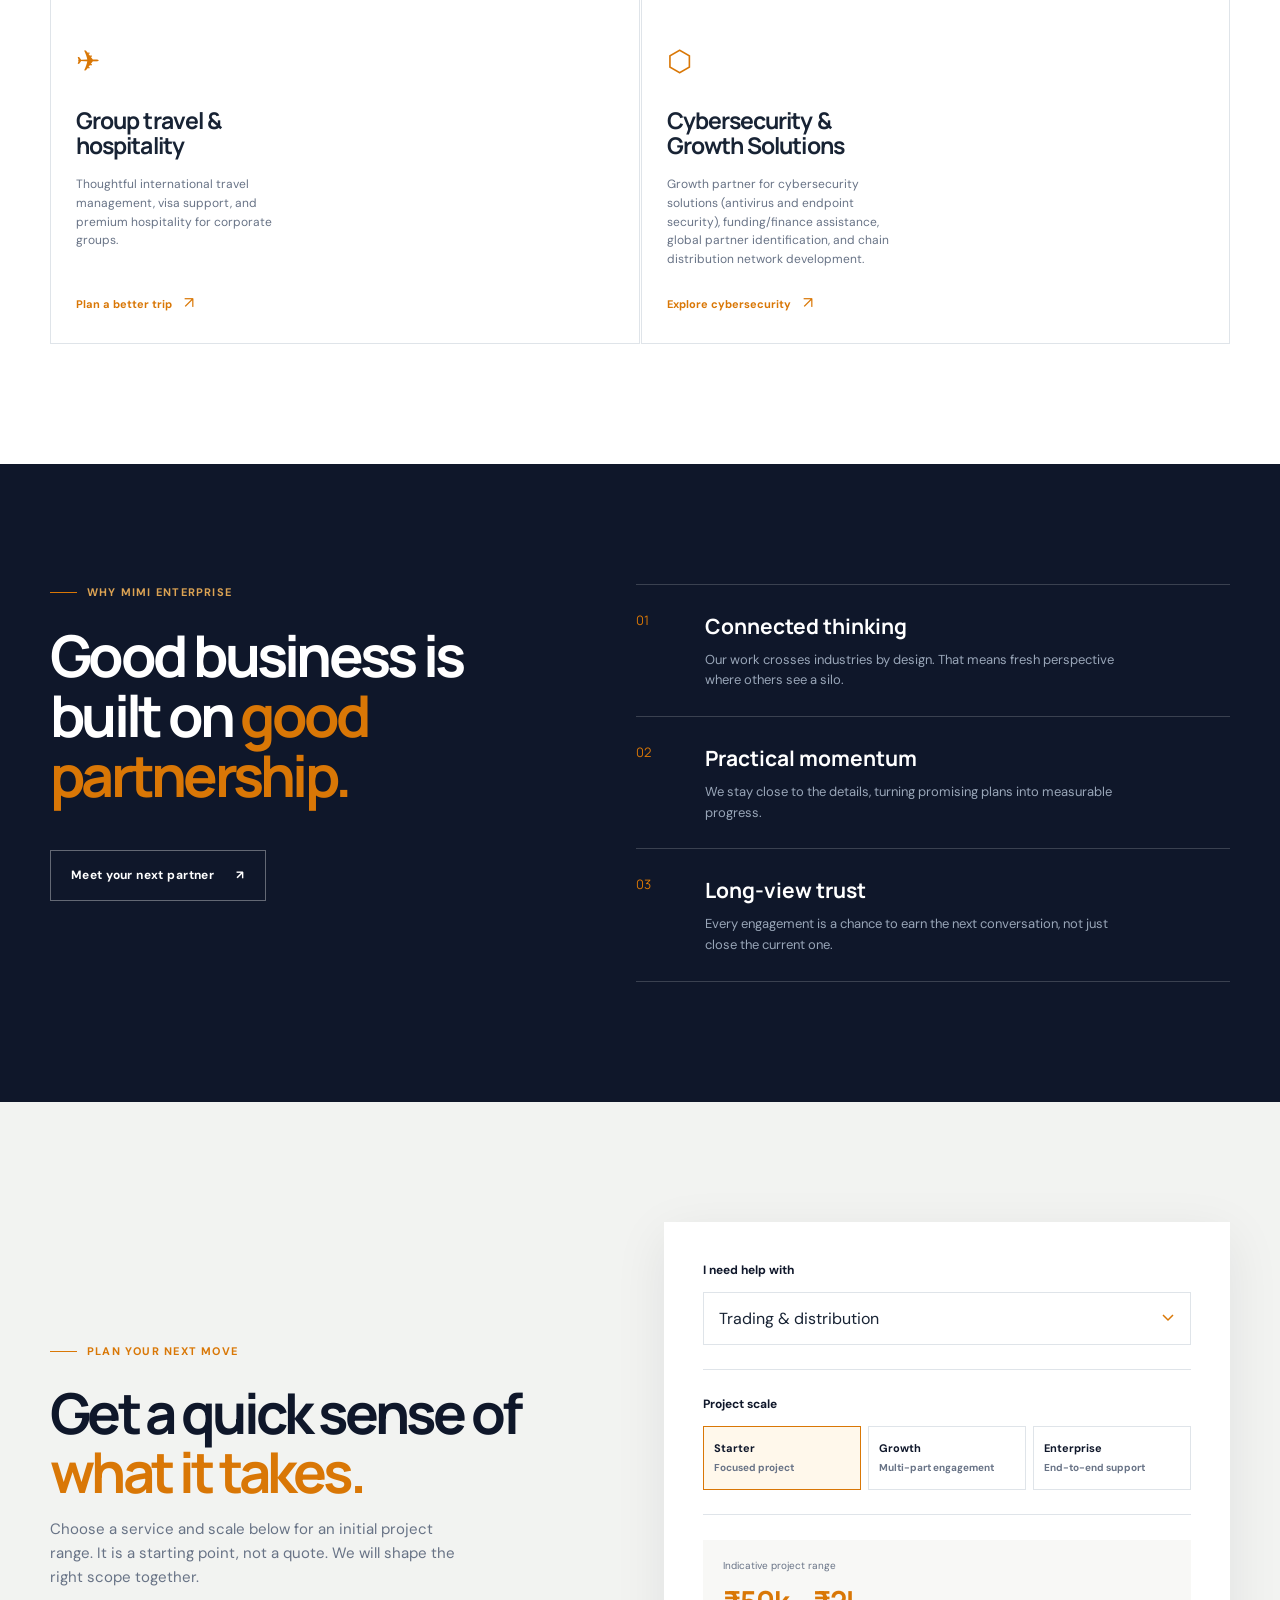
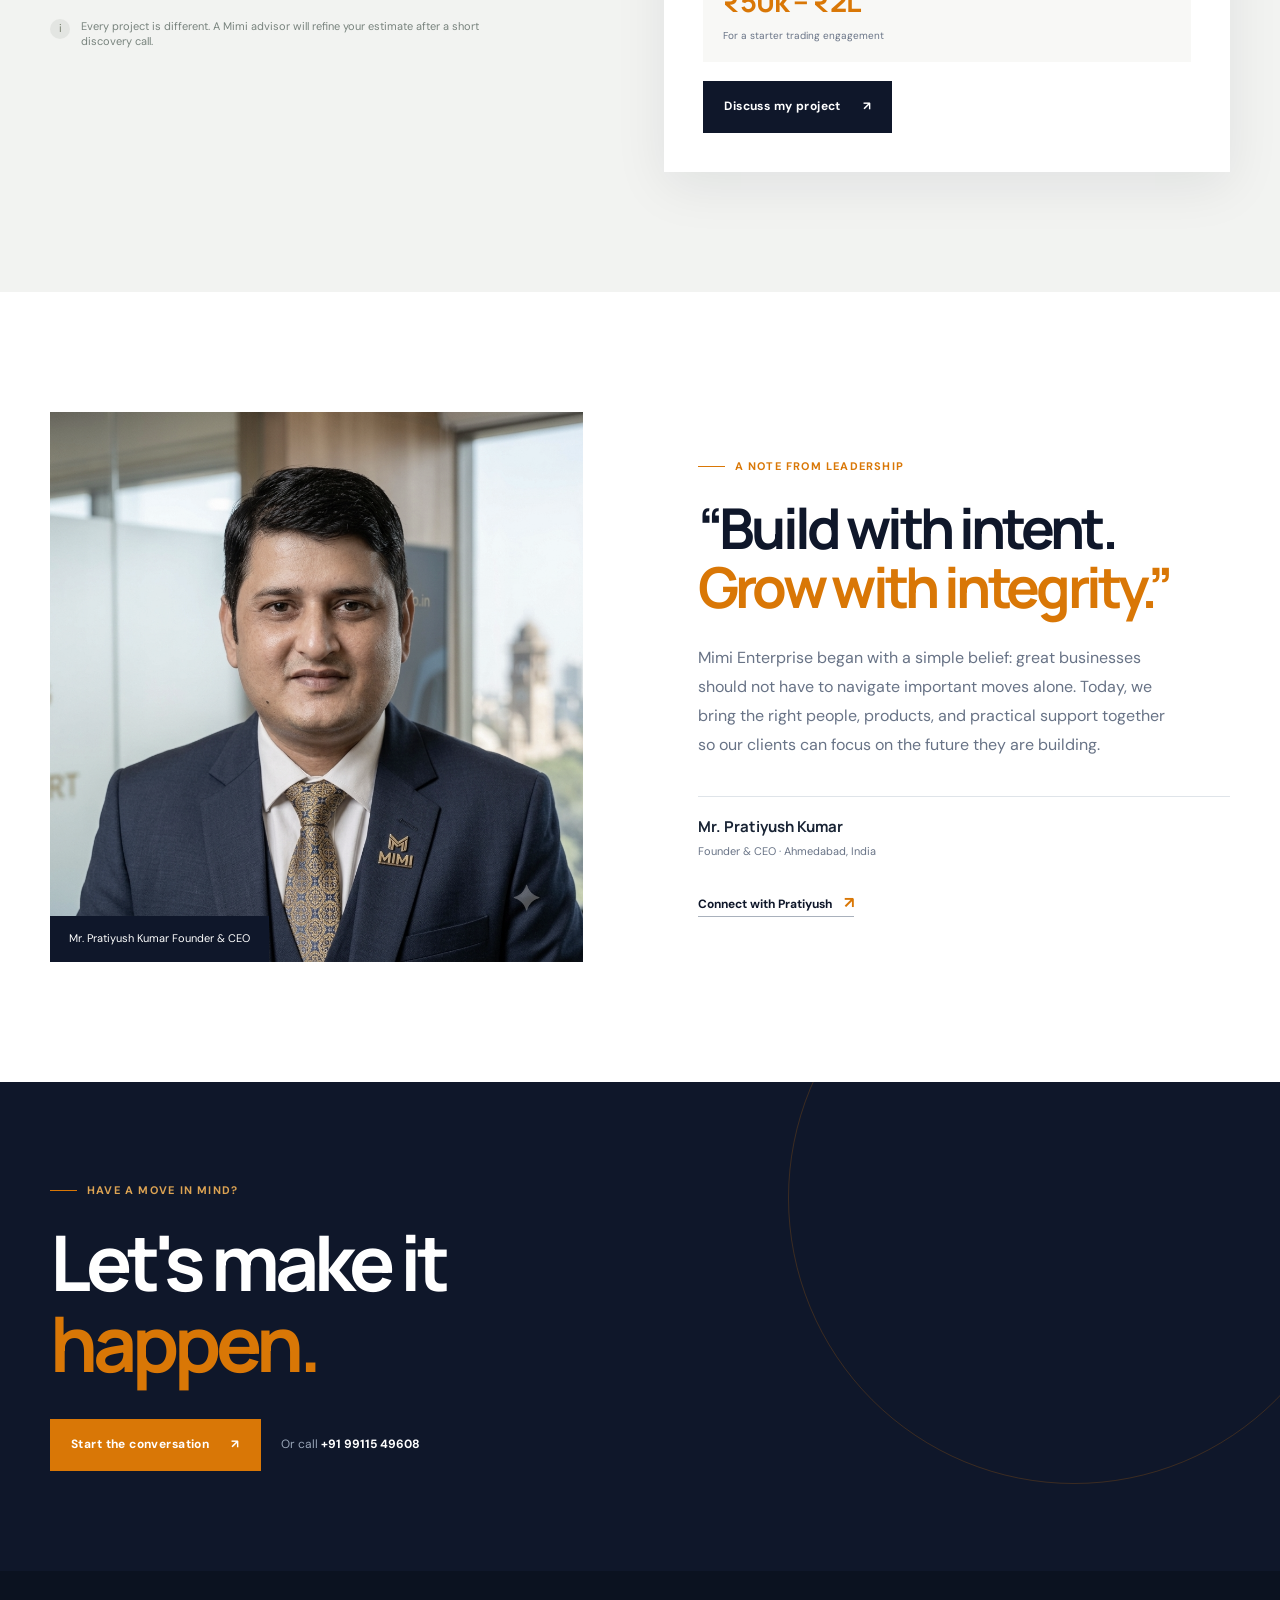
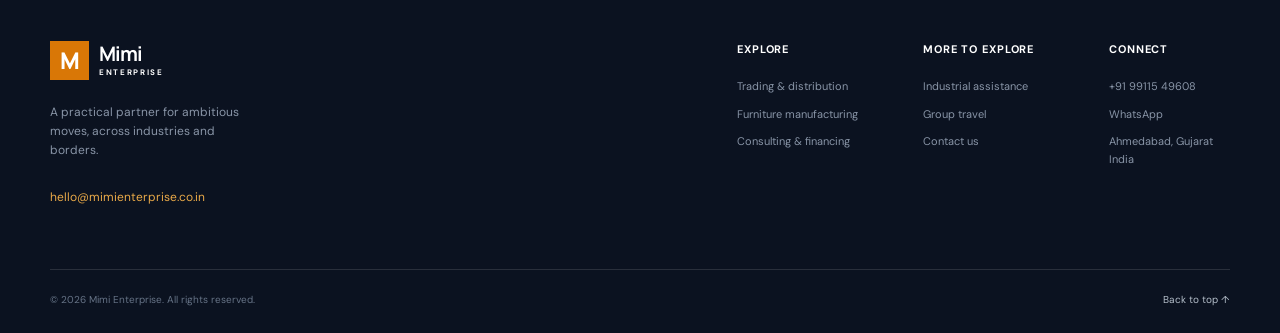
==== commit c3944700: "Add Cybersecurity and Growth Solutions service card and dedicated page" ====
--- a/index.html
+++ b/index.html
@@ -43,23 +43,24 @@
         <div class="hero-visual reveal reveal-delay" aria-label="Mimi Enterprise business capabilities">
           <div class="hero-image-wrap"><img src="https://images.unsplash.com/photo-1497366811353-6870744d04b2?auto=format&fit=crop&w=1200&q=85" alt="Bright, premium modern workspace"></div>
           <div class="hero-float-card"><span class="status-dot"></span><div><strong>Making progress</strong><small>Across borders & industries</small></div><span class="float-arrow">↗</span></div>
-          <div class="hero-number"><strong>05</strong><span>ways we<br>create value</span></div>
+          <div class="hero-number"><strong>06</strong><span>ways we<br>create value</span></div>
         </div>
       </div>
       <div class="container hero-scroll"><span>Scroll to explore</span><span class="scroll-line"></span></div>
     </section>
 
-    <section class="marquee-band" aria-label="Our services"><div class="marquee-track"><span>Trading & distribution</span><i>✦</i><span>Furniture manufacturing</span><i>✦</i><span>Business consulting</span><i>✦</i><span>Industrial assistance</span><i>✦</i><span>Group travel</span><i>✦</i><span>Trading & distribution</span><i>✦</i><span>Furniture manufacturing</span></div></section>
+    <section class="marquee-band" aria-label="Our services"><div class="marquee-track"><span>Trading & distribution</span><i>✦</i><span>Furniture manufacturing</span><i>✦</i><span>Business consulting</span><i>✦</i><span>Industrial assistance</span><i>✦</i><span>Group travel</span><i>✦</i><span>Cybersecurity growth</span><i>✦</i><span>Trading & distribution</span><i>✦</i><span>Furniture manufacturing</span></div></section>
 
     <section class="section services-section" id="services">
       <div class="container">
         <div class="section-heading split-heading"><div><p class="eyebrow"><span class="eyebrow-line"></span>What we bring to the table</p><h2>Many needs.<br><em>One clear way forward.</em></h2></div><p class="section-intro">From the first idea to the finished result, our network, know-how, and hands-on support make complex moves feel straightforward.</p></div>
         <div class="service-grid">
-          <a class="service-card service-card-featured" href="trading.html"><span class="service-index">01 / 05</span><span class="service-icon">↗</span><h3>Trading &<br>distribution</h3><p>IT and non-IT sourcing, reselling, distribution, and import-export assistance.</p><span class="card-link">Explore trading <b>↗</b></span></a>
-          <a class="service-card" href="furniture.html"><span class="service-index">02 / 05</span><span class="service-icon">⌂</span><h3>Furniture &<br>manufacturing</h3><p>Custom interiors and furniture for homes, SMEs, and commercial spaces.</p><span class="card-link">See our craft <b>↗</b></span></a>
-          <a class="service-card" href="consulting.html"><span class="service-index">03 / 05</span><span class="service-icon">◎</span><h3>Consulting &<br>financing</h3><p>Project consultancy, seed financing, incubation, and execution support.</p><span class="card-link">Talk to an advisor <b>↗</b></span></a>
-          <a class="service-card" href="industrial-support.html"><span class="service-index">04 / 05</span><span class="service-icon">⌬</span><h3>Industrial &<br>language support</h3><p>Technical translation, training, and turnkey factory setup from China to India.</p><span class="card-link">Get factory-ready <b>↗</b></span></a>
-          <a class="service-card service-card-wide" href="group-travel.html"><span class="service-index">05 / 05</span><span class="service-icon">✈</span><h3>Group travel &<br>hospitality</h3><p>Thoughtful international travel management, visa support, and premium hospitality for corporate groups.</p><span class="card-link">Plan a better trip <b>↗</b></span></a>
+          <a class="service-card service-card-featured" href="trading.html"><span class="service-index">01 / 06</span><span class="service-icon">↗</span><h3>Trading &<br>distribution</h3><p>IT and non-IT sourcing, reselling, distribution, and import-export assistance.</p><span class="card-link">Explore trading <b>↗</b></span></a>
+          <a class="service-card" href="furniture.html"><span class="service-index">02 / 06</span><span class="service-icon">⌂</span><h3>Furniture &<br>manufacturing</h3><p>Custom interiors and furniture for homes, SMEs, and commercial spaces.</p><span class="card-link">See our craft <b>↗</b></span></a>
+          <a class="service-card" href="consulting.html"><span class="service-index">03 / 06</span><span class="service-icon">◎</span><h3>Consulting &<br>financing</h3><p>Project consultancy, seed financing, incubation, and execution support.</p><span class="card-link">Talk to an advisor <b>↗</b></span></a>
+          <a class="service-card" href="industrial-support.html"><span class="service-index">04 / 06</span><span class="service-icon">⌬</span><h3>Industrial &<br>language support</h3><p>Technical translation, training, and turnkey factory setup from China to India.</p><span class="card-link">Get factory-ready <b>↗</b></span></a>
+          <a class="service-card service-card-wide" href="group-travel.html"><span class="service-index">05 / 06</span><span class="service-icon">✈</span><h3>Group travel &<br>hospitality</h3><p>Thoughtful international travel management, visa support, and premium hospitality for corporate groups.</p><span class="card-link">Plan a better trip <b>↗</b></span></a>
+          <a class="service-card service-card-wide" href="cybersecurity.html"><span class="service-index">06 / 06</span><span class="service-icon">⬡</span><h3>Cybersecurity &<br>Growth Solutions</h3><p>Growth partner for cybersecurity solutions (antivirus and endpoint security), funding/finance assistance, global partner identification, and chain distribution network development.</p><span class="card-link">Explore cybersecurity <b>↗</b></span></a>
         </div>
       </div>
     </section>
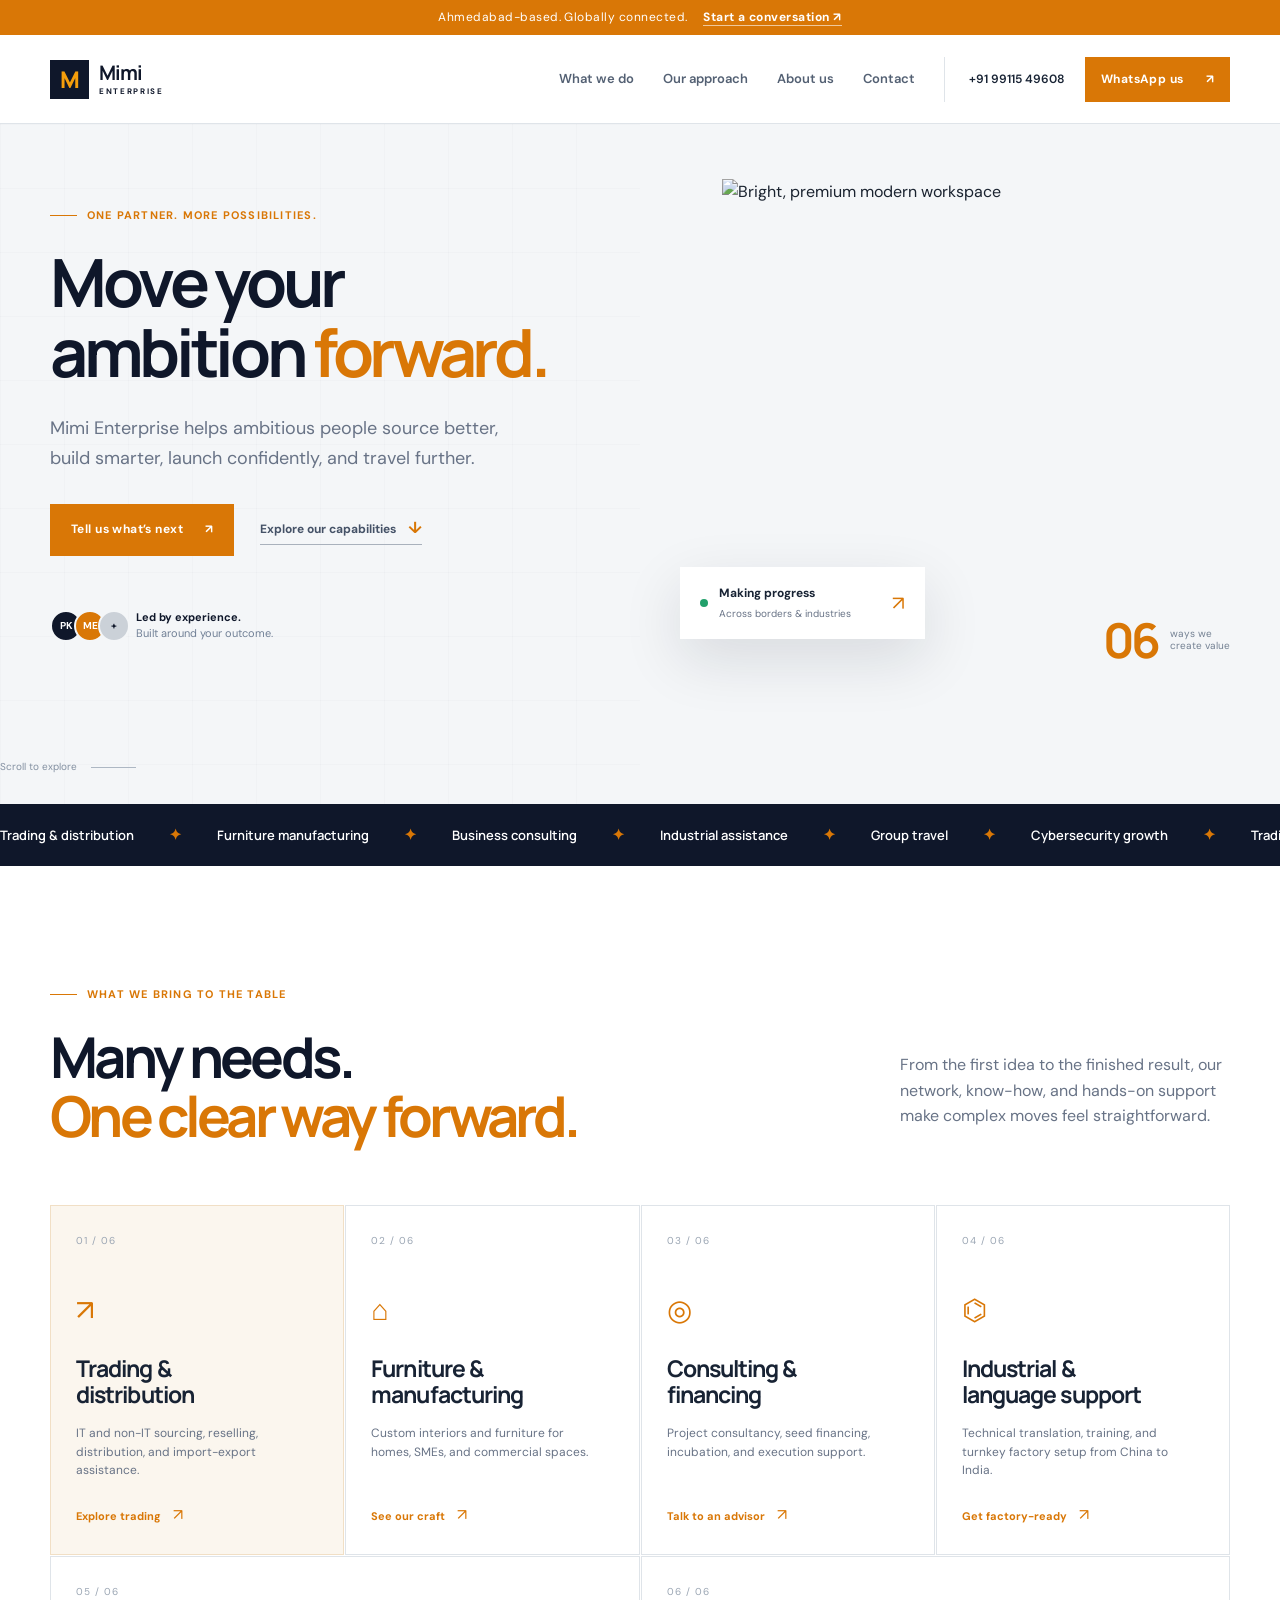
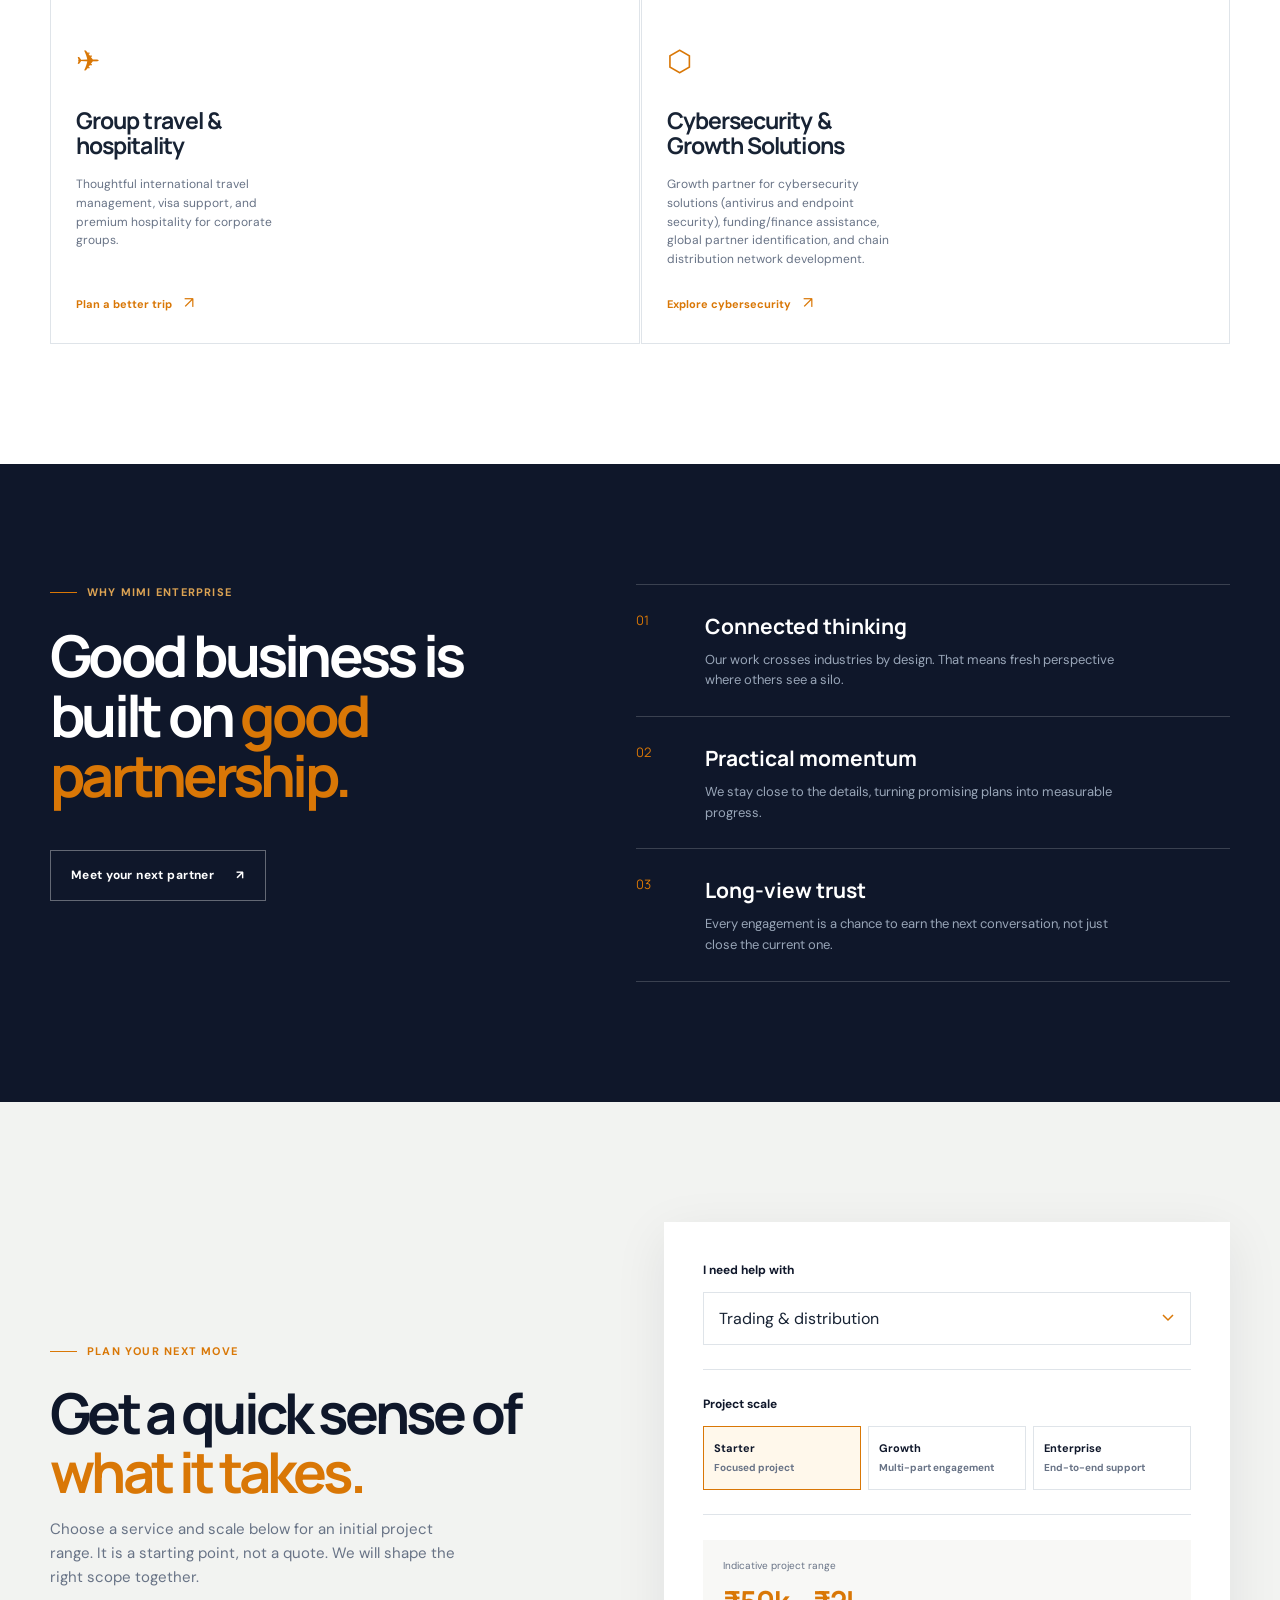
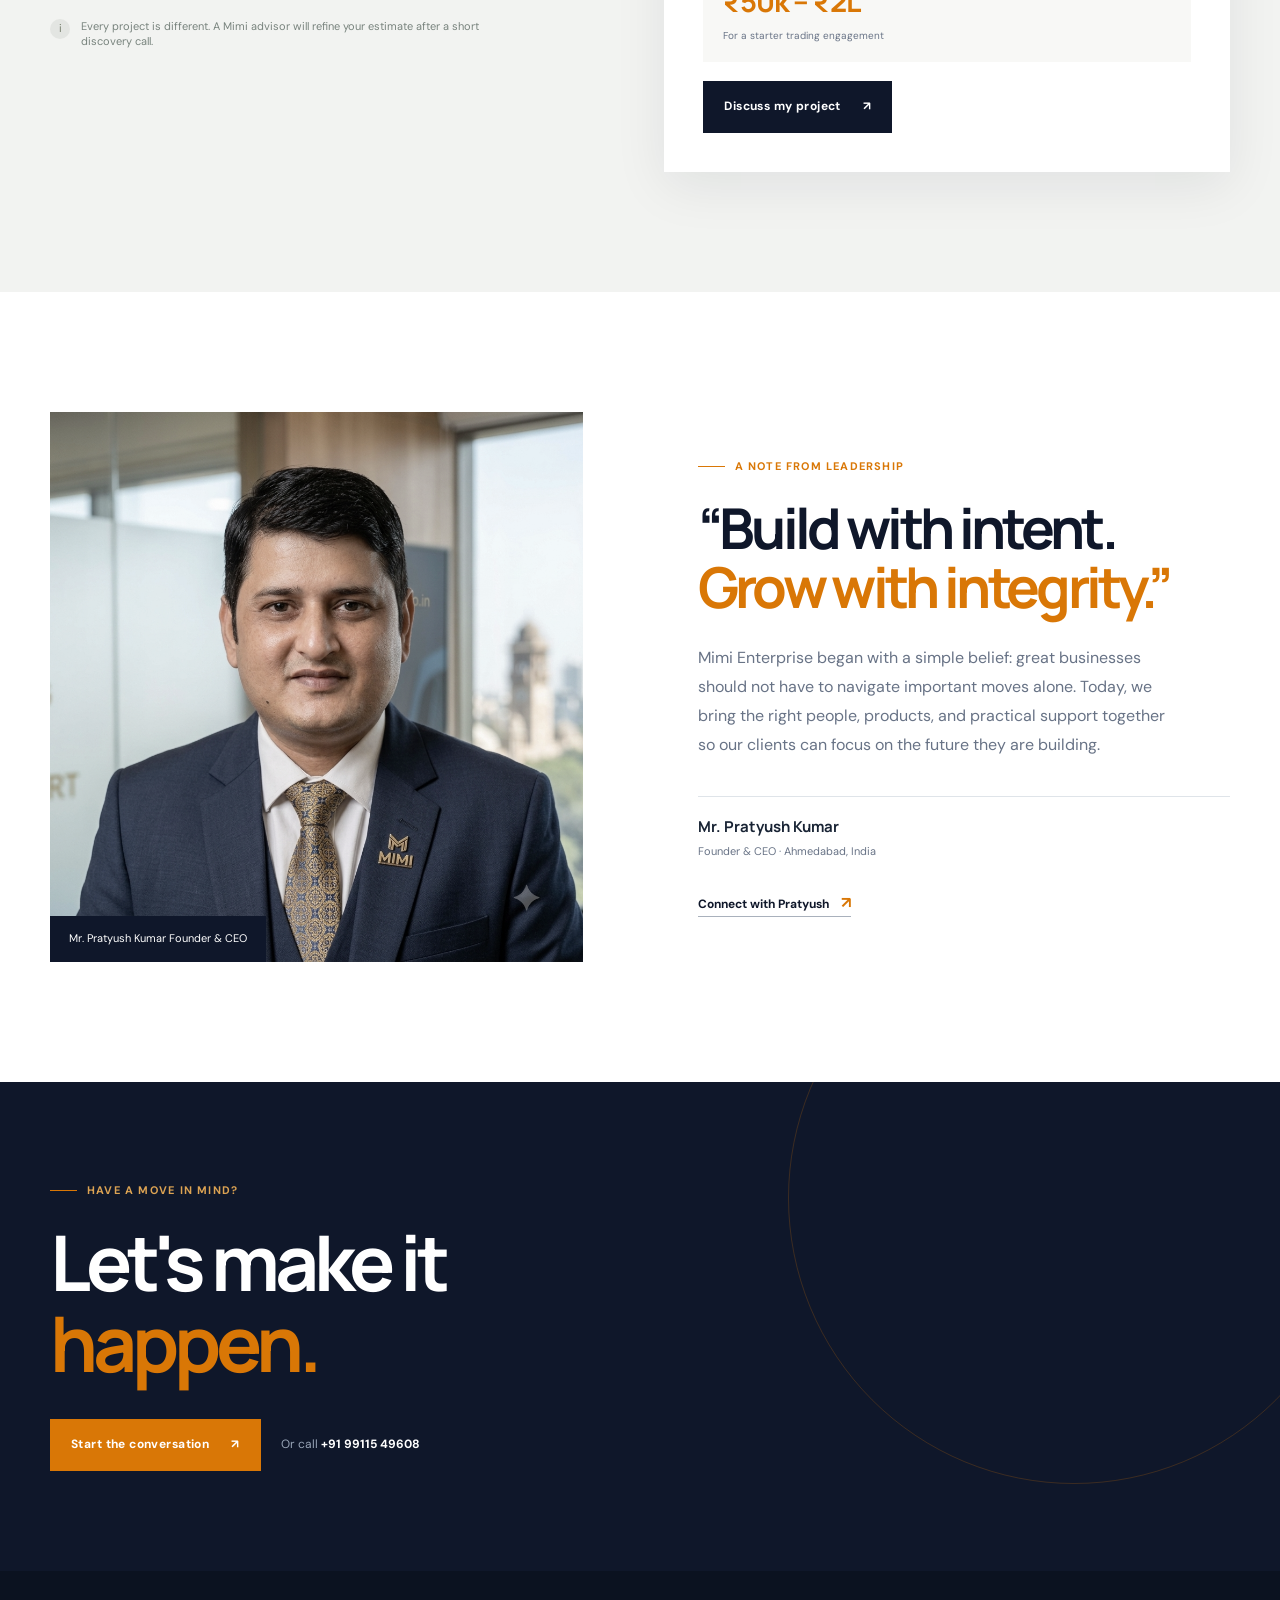
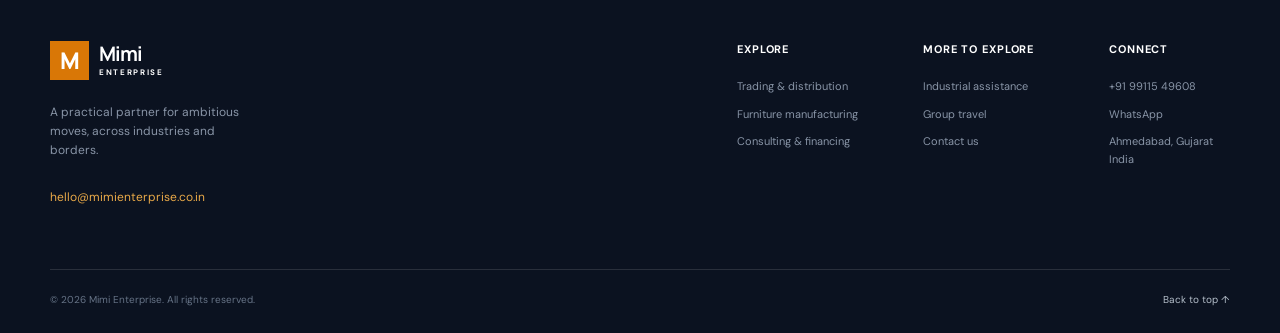
==== commit 84f34254: "Fix spelling of Mr. Pratyush Kumar" ====
--- a/index.html
+++ b/index.html
@@ -3,8 +3,11 @@
 <head>
   <meta charset="UTF-8">
   <meta name="viewport" content="width=device-width, initial-scale=1.0">
-  <meta name="description" content="Mimi Enterprise connects ambitious businesses to global supply, made-to-measure spaces, expert execution, and high-touch group travel.">
-  <title>Mimi Enterprise | Built for the next move</title>
+  <meta name="description" content="Mimi Enterprise in Ahmedabad delivers global trading, custom furniture, business consulting, industrial sourcing, cybersecurity growth, and corporate group travel.">
+  <title>Mimi Enterprise | Global Trading & Business Solutions</title>
+  <meta property="og:title" content="Mimi Enterprise | Global Trading & Business Solutions">
+  <meta property="og:description" content="Global trading, custom furniture, consulting, industrial sourcing, cybersecurity, and corporate travel from one Ahmedabad-based partner.">
+  <meta property="og:url" content="https://www.mimienterprise.co.in/">
   <link rel="preconnect" href="https://fonts.googleapis.com">
   <link rel="preconnect" href="https://fonts.gstatic.com" crossorigin>
   <link href="https://fonts.googleapis.com/css2?family=DM+Sans:wght@400;500;600;700&family=Manrope:wght@400;500;600;700;800&display=swap" rel="stylesheet">
@@ -71,7 +74,7 @@
 
     <section class="section estimator-section" id="estimator"><div class="container estimator-grid"><div class="estimator-intro"><p class="eyebrow"><span class="eyebrow-line"></span>Plan your next move</p><h2>Get a quick sense of <em>what it takes.</em></h2><p>Choose a service and scale below for an initial project range. It is a starting point, not a quote. We will shape the right scope together.</p><div class="estimate-note"><span>i</span><p>Every project is different. A Mimi advisor will refine your estimate after a short discovery call.</p></div></div><form class="estimator-card" id="estimator-form"><div class="form-step"><label for="service-select">I need help with</label><select id="service-select" name="service"><option value="trading">Trading & distribution</option><option value="furniture">Furniture & interiors</option><option value="consulting">Consulting & financing</option><option value="industrial">Industrial assistance</option><option value="travel">Group travel</option></select></div><div class="form-step"><label>Project scale</label><div class="scale-options"><label><input type="radio" name="scale" value="starter" checked><span><strong>Starter</strong><small>Focused project</small></span></label><label><input type="radio" name="scale" value="growth"><span><strong>Growth</strong><small>Multi-part engagement</small></span></label><label><input type="radio" name="scale" value="enterprise"><span><strong>Enterprise</strong><small>End-to-end support</small></span></label></div></div><div class="estimate-result"><span>Indicative project range</span><strong id="estimate-value">₹50k – ₹2L</strong><small id="estimate-caption">For a starter trading engagement</small></div><button class="button button-dark" type="submit">Discuss my project <span aria-hidden="true">↗</span></button></form></div></section>
 
-    <section class="section founder-section" id="about"><div class="container founder-grid"><div class="founder-image"><img src="images/CEO.png" alt="Mr. Pratiyush Kumar - Founder & CEO, Mimi Enterprise"><span class="image-caption">Mr. Pratiyush Kumar Founder &amp; CEO</span></div><div class="founder-copy"><p class="eyebrow"><span class="eyebrow-line"></span>A note from leadership</p><h2>“Build with intent.<br><em>Grow with integrity.”</em></h2><p class="quote-copy">Mimi Enterprise began with a simple belief: great businesses should not have to navigate important moves alone. Today, we bring the right people, products, and practical support together so our clients can focus on the future they are building.</p><div class="founder-signature"><strong>Mr. Pratiyush Kumar</strong><span>Founder & CEO · Ahmedabad, India</span></div><a class="text-link text-link-dark" href="contact.html">Connect with Pratiyush <span aria-hidden="true">↗</span></a></div></div></section>
+    <section class="section founder-section" id="about"><div class="container founder-grid"><div class="founder-image"><img src="images/CEO.png" alt="Mr. Pratyush Kumar - Founder & CEO, Mimi Enterprise"><span class="image-caption">Mr. Pratyush Kumar Founder &amp; CEO</span></div><div class="founder-copy"><p class="eyebrow"><span class="eyebrow-line"></span>A note from leadership</p><h2>“Build with intent.<br><em>Grow with integrity.”</em></h2><p class="quote-copy">Mimi Enterprise began with a simple belief: great businesses should not have to navigate important moves alone. Today, we bring the right people, products, and practical support together so our clients can focus on the future they are building.</p><div class="founder-signature"><strong>Mr. Pratyush Kumar</strong><span>Founder & CEO · Ahmedabad, India</span></div><a class="text-link text-link-dark" href="contact.html">Connect with Pratyush <span aria-hidden="true">↗</span></a></div></div></section>
 
     <section class="cta-section"><div class="container cta-inner"><p class="eyebrow eyebrow-light"><span class="eyebrow-line"></span>Have a move in mind?</p><h2>Let's make it<br><em>happen.</em></h2><a class="button button-gold" href="contact.html">Start the conversation <span aria-hidden="true">↗</span></a><p class="cta-contact">Or call <a href="tel:+919911549608">+91 99115 49608</a></p></div></section>
   </main>
